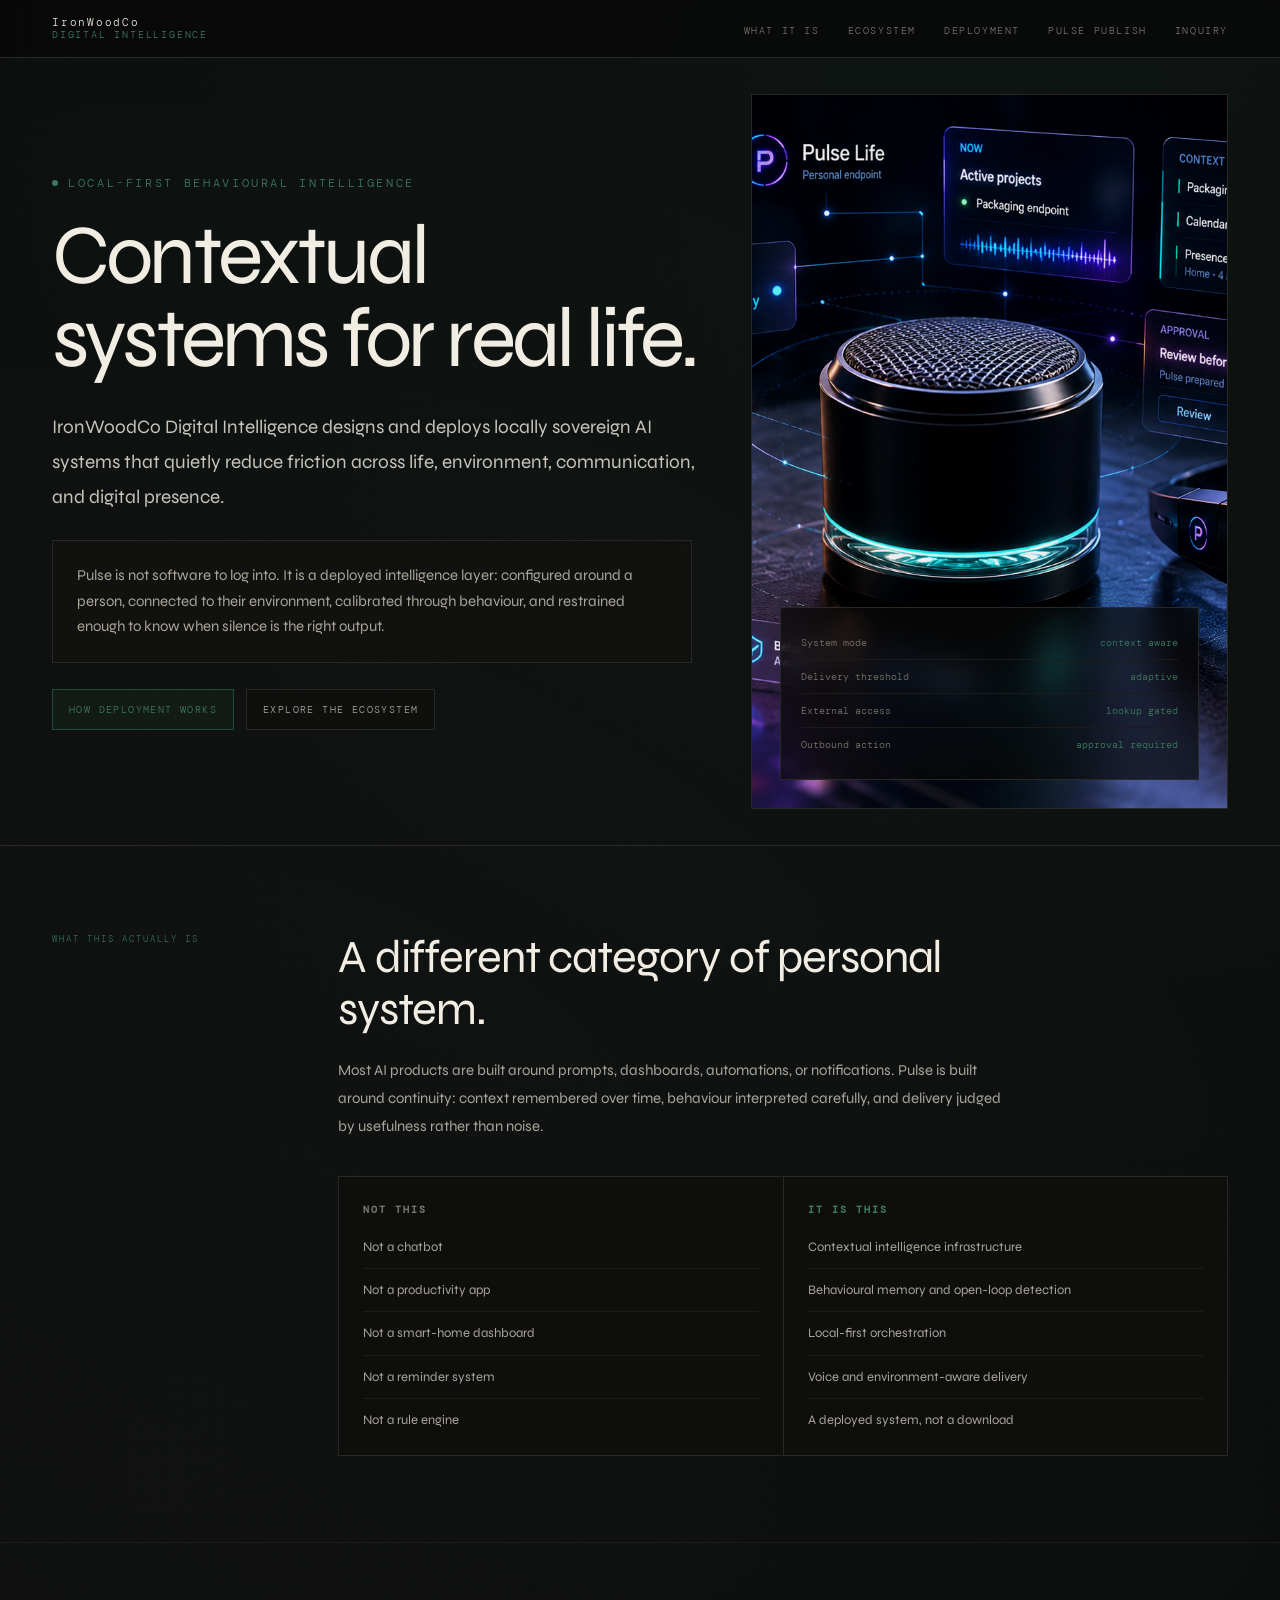
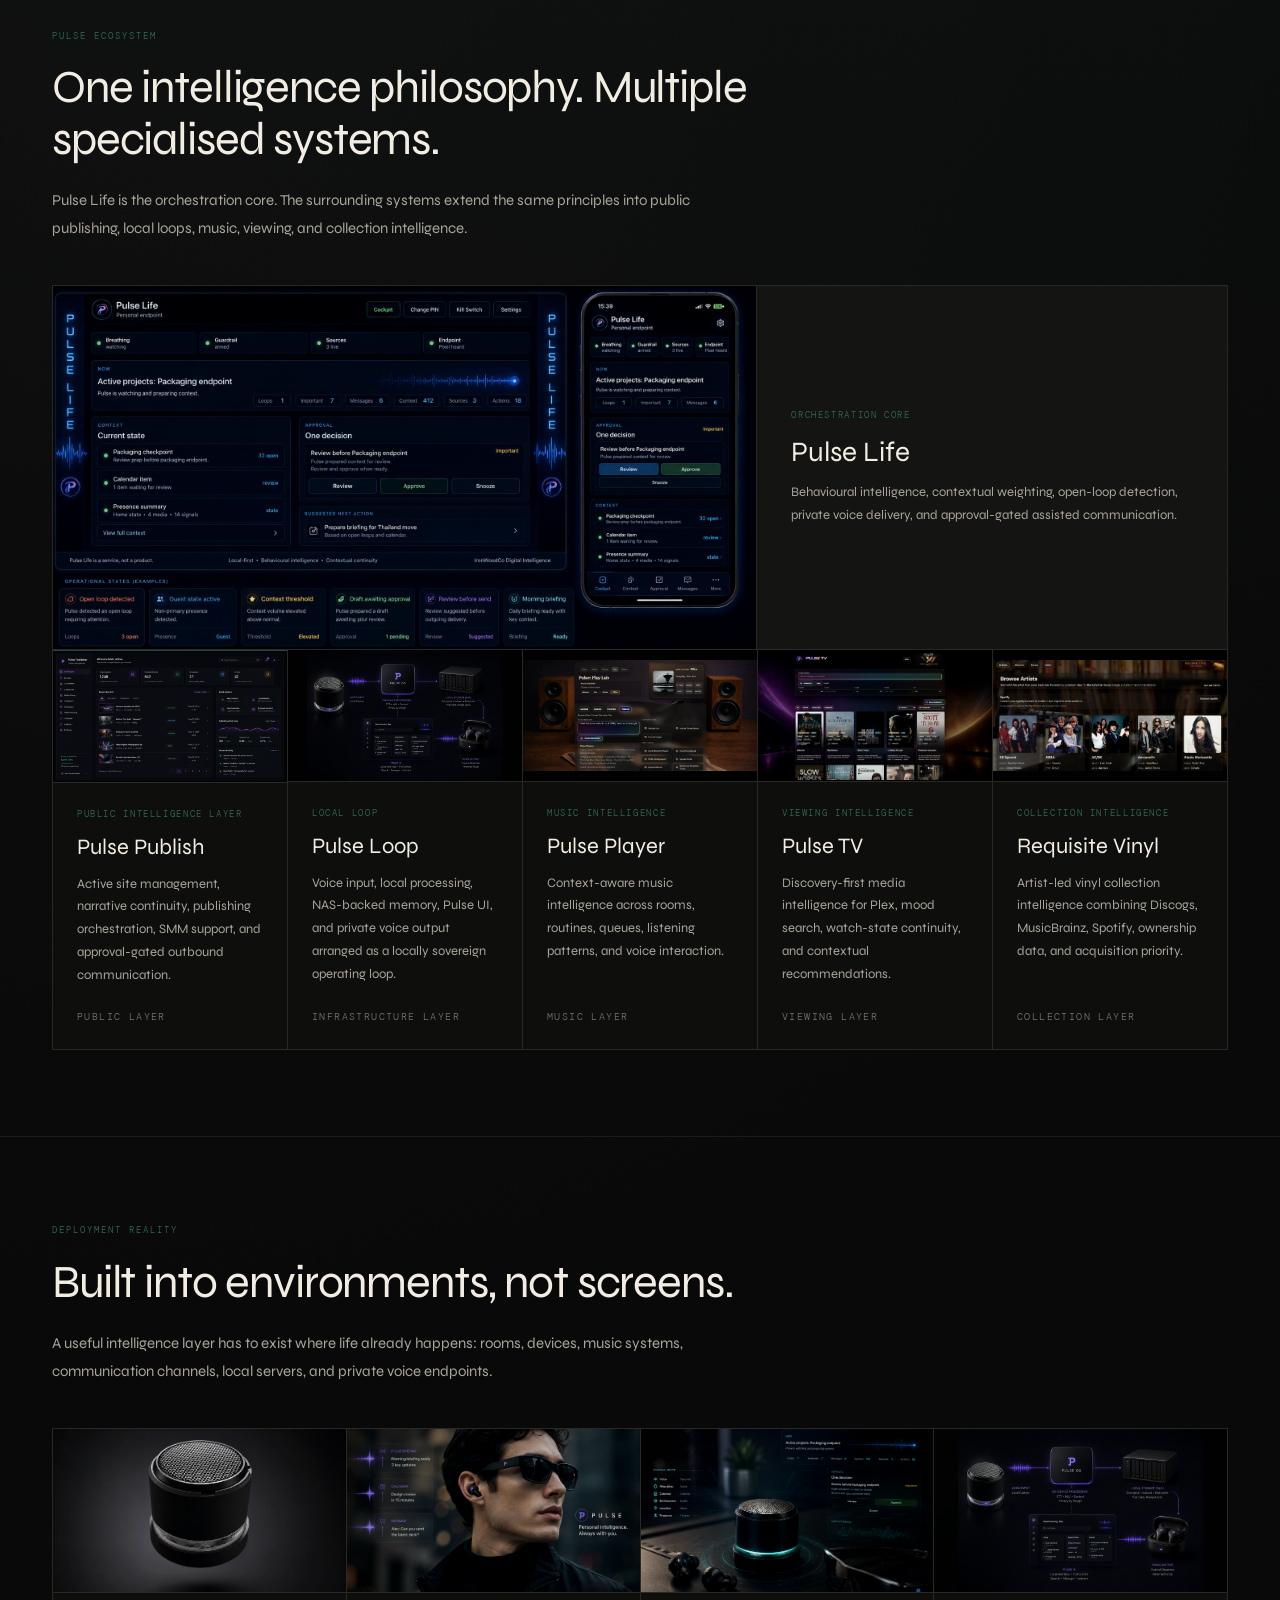
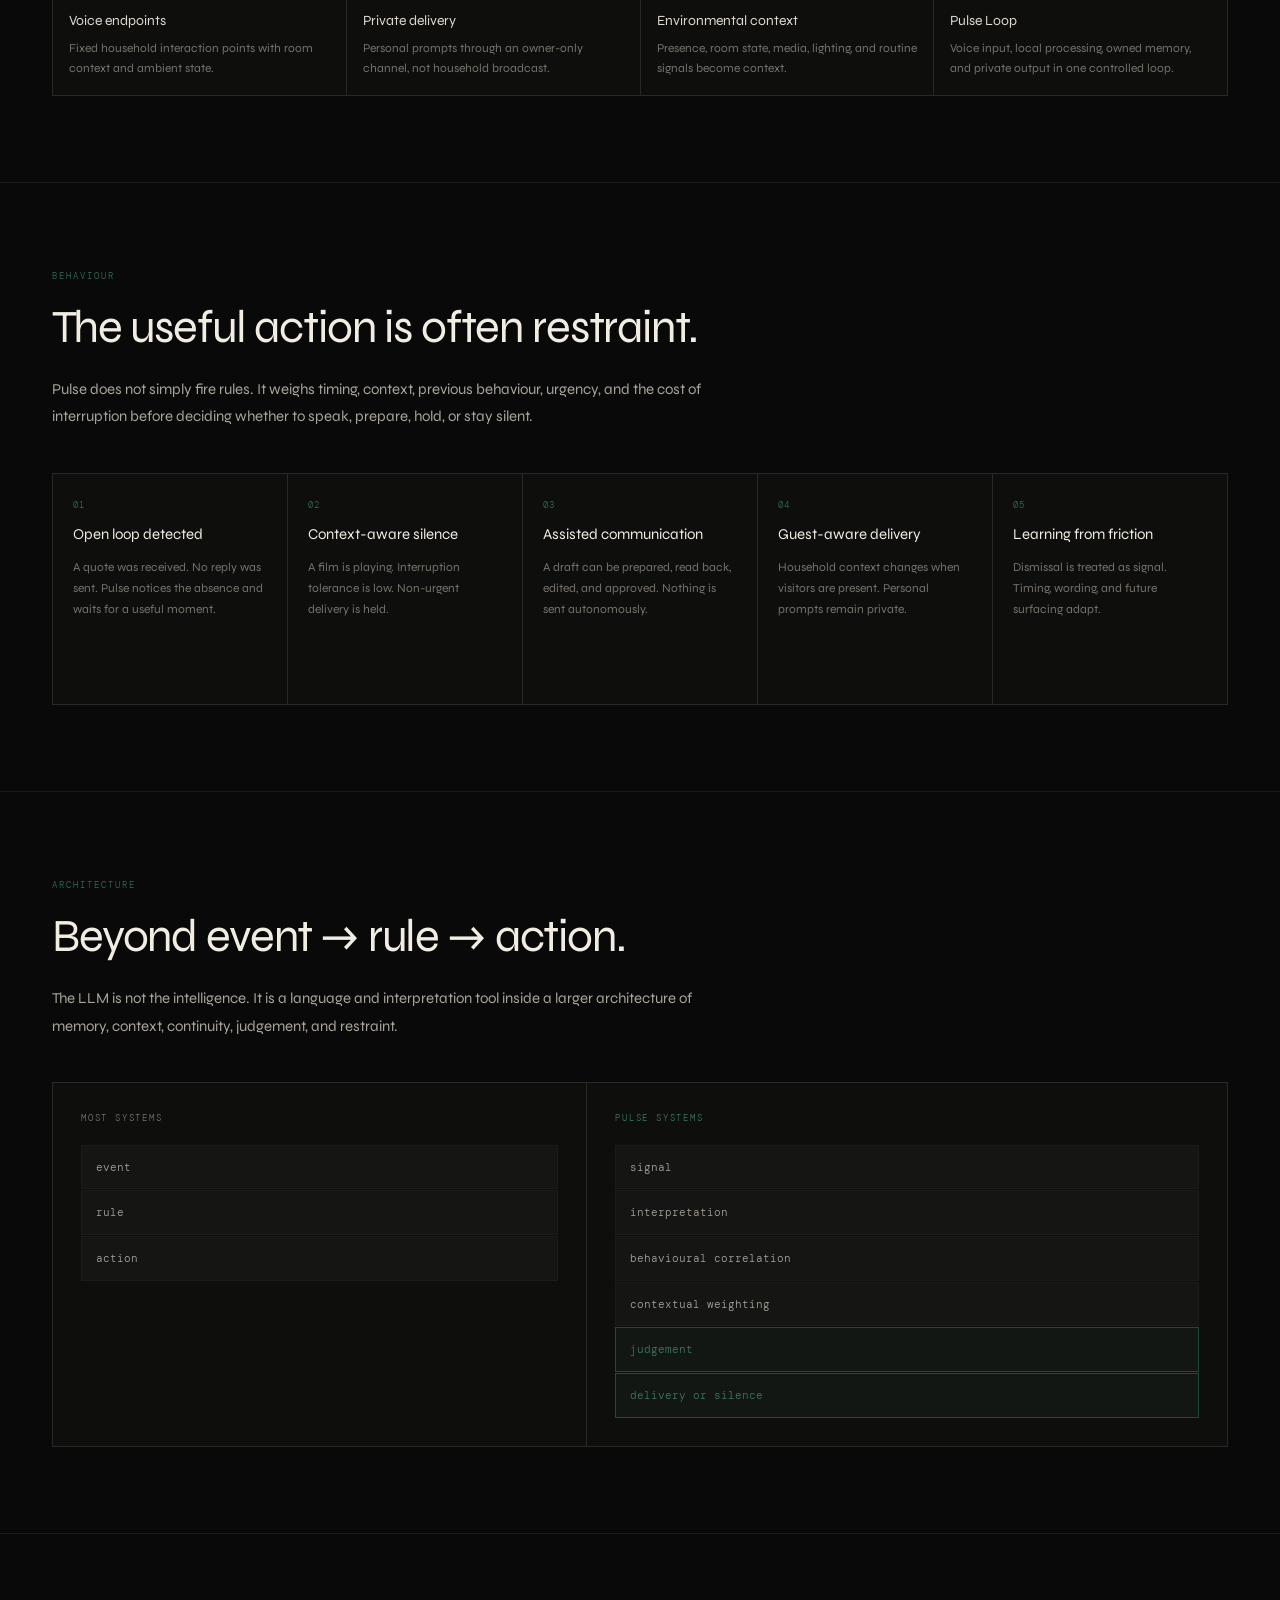
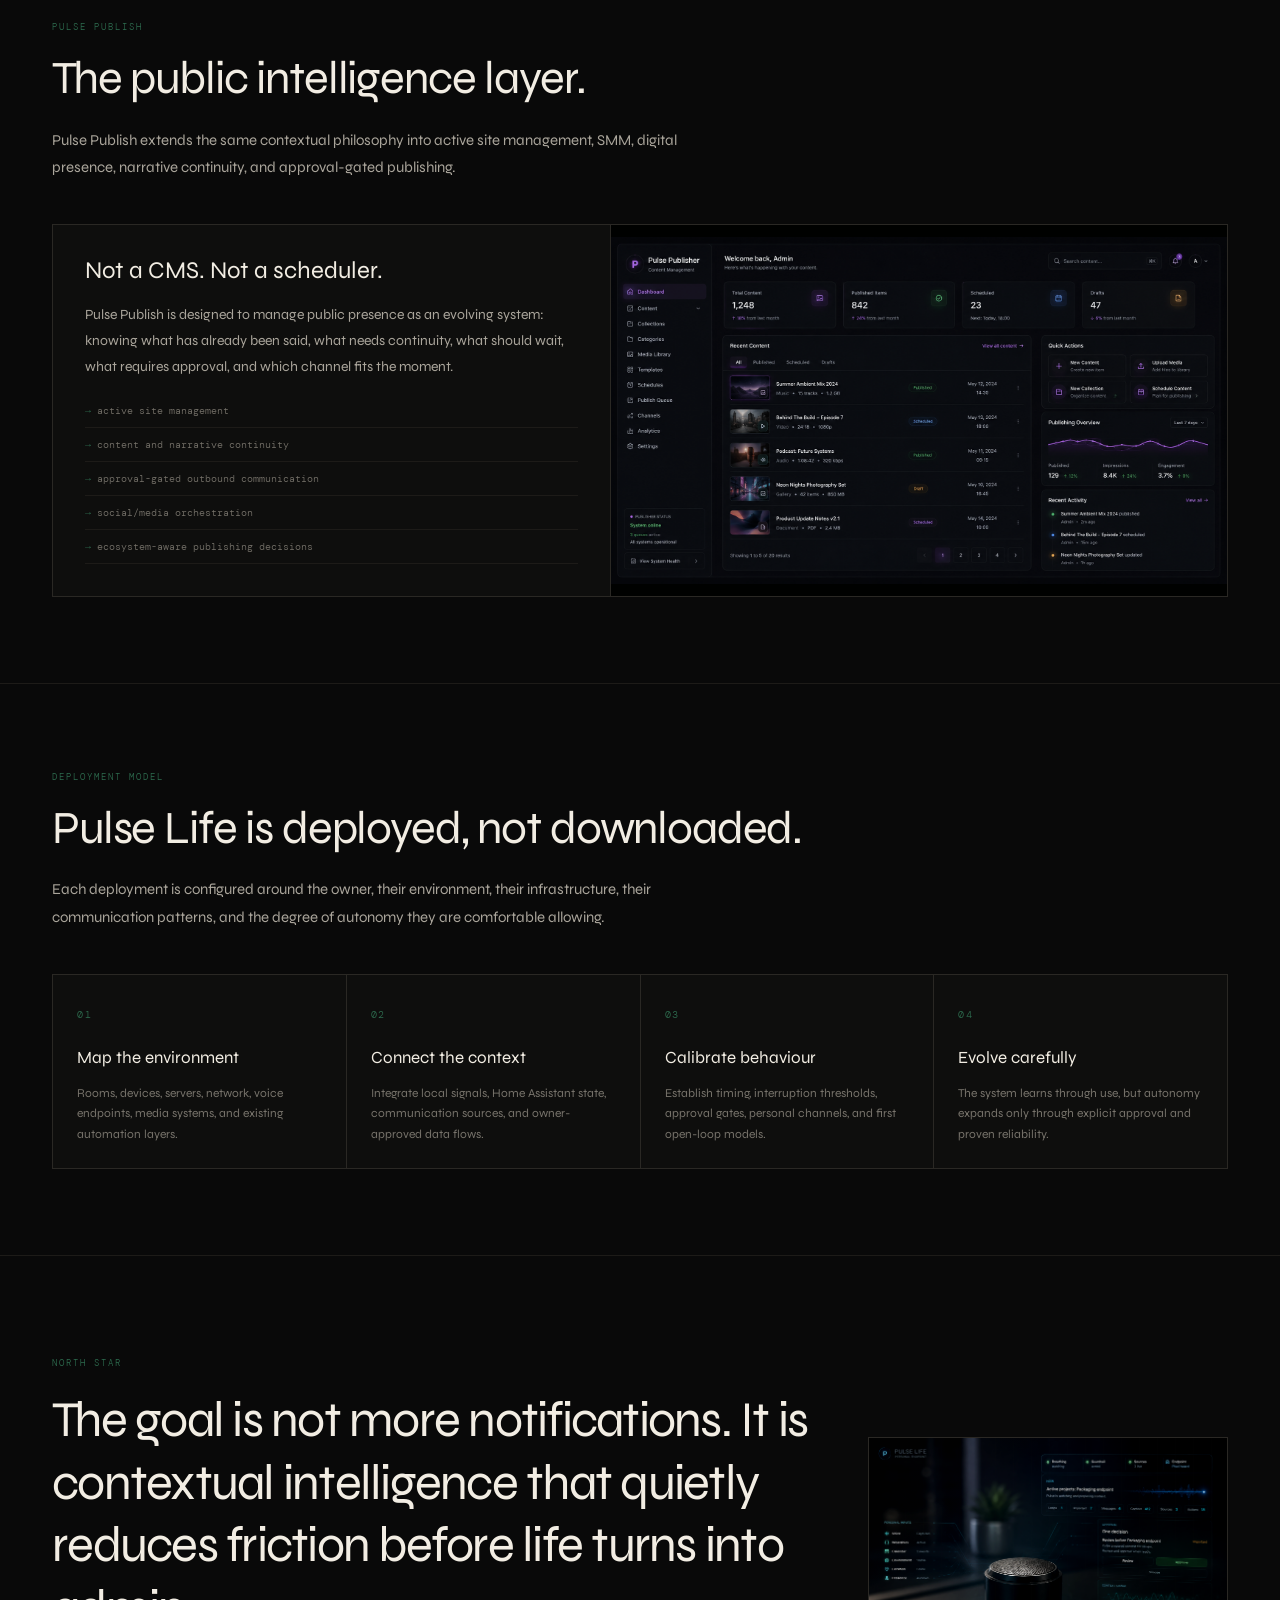
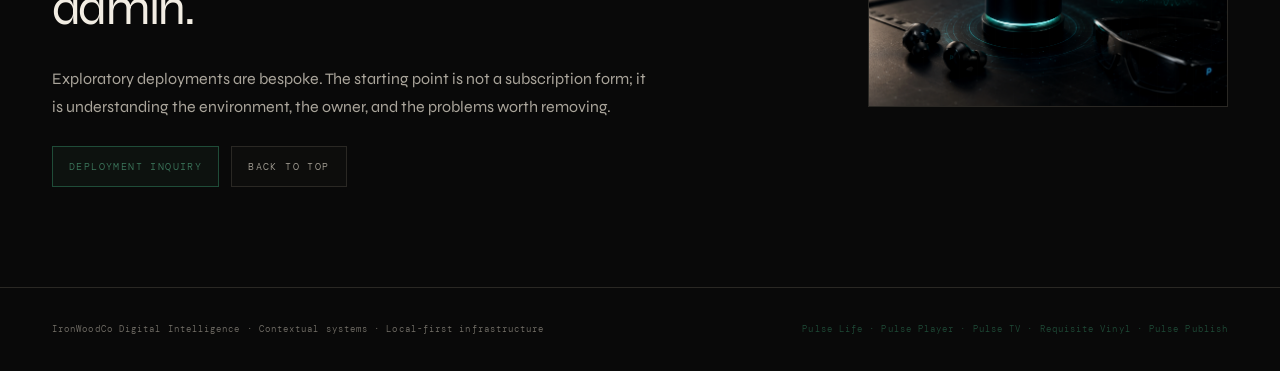
==== index.html @ 2c4efdd0 "250526" ====
<!DOCTYPE html>
<html lang="en">
<head>
<meta charset="UTF-8" />
<meta name="viewport" content="width=device-width, initial-scale=1.0" />
<title>IronWoodCo Digital Intelligence</title>
<link rel="preconnect" href="https://fonts.googleapis.com">
<link rel="preconnect" href="https://fonts.gstatic.com" crossorigin>
<link href="https://fonts.googleapis.com/css2?family=DM+Mono:wght@300;400&family=Syne:wght@300;400;500;600&display=swap" rel="stylesheet">
<style>
  :root {
    --bg: #090909;
    --bg2: #0e0e0d;
    --bg3: #141412;
    --panel: #10100f;
    --panel2: #151513;
    --rule: #2a2824;
    --rule-soft: #1d1b18;
    --muted: #77736b;
    --mid: #aaa59b;
    --text: #ded8cf;
    --bright: #f2ede3;
    --pulse: #3d7a5e;
    --pulse2: #2e6e50;
    --pulse3: #1f4c38;
    --pulse-soft: rgba(61, 122, 94, 0.08);
    --warning: #8c6f42;
    --mono: 'DM Mono', monospace;
    --sans: 'Syne', sans-serif;
  }

  * { box-sizing: border-box; margin: 0; padding: 0; }
  html { scroll-behavior: smooth; background: var(--bg); }
  body {
    background:
      radial-gradient(circle at 78% 0%, rgba(61,122,94,0.10), transparent 34%),
      radial-gradient(circle at 12% 22%, rgba(255,255,255,0.025), transparent 28%),
      var(--bg);
    color: var(--text);
    font-family: 'Noto Sans Japanese', var(--sans);
    font-weight: 300;
    line-height: 1.7;
    -webkit-font-smoothing: antialiased;
  }

  a { color: inherit; text-decoration: none; }

  .page { min-height: 100vh; overflow-x: hidden; padding-top: 58px; }

  .nav {
    position: fixed;
    top: 0;
    left: 0;
    right: 0;
    z-index: 1000;
    height: 58px;
    display: flex;
    align-items: center;
    justify-content: space-between;
    padding: 0 52px;
    background: rgba(9,9,9,0.88);
    backdrop-filter: blur(16px);
    border-bottom: 0.5px solid var(--rule);
  }

  section, header { scroll-margin-top: 58px; }

  .brand-lockup { display: flex; flex-direction: column; line-height: 1.2; }
  .brand-main {
    font-family: var(--mono);
    font-size: 11px;
    letter-spacing: 0.16em;
    color: var(--bright);
  }
  .brand-sub {
    font-family: var(--mono);
    font-size: 10px;
    letter-spacing: 0.18em;
    color: var(--pulse);
    text-transform: uppercase;
  }

  .nav-links { display: flex; gap: 28px; list-style: none; }
  .nav-links a {
    font-family: var(--mono);
    font-size: 10px;
    letter-spacing: 0.16em;
    text-transform: uppercase;
    color: var(--muted);
    transition: color 0.2s ease;
  }
  .nav-links a:hover { color: var(--text); }

  .section {
    padding: 86px 52px;
    border-bottom: 0.5px solid var(--rule-soft);
  }

  .section.compact { padding-top: 58px; padding-bottom: 58px; }

  .eyebrow {
    font-family: var(--mono);
    font-size: 9px;
    letter-spacing: 0.22em;
    text-transform: uppercase;
    color: var(--pulse2);
    margin-bottom: 18px;
  }

  .section-title {
    font-size: clamp(26px, 4vw, 46px);
    font-weight: 300;
    letter-spacing: -0.025em;
    line-height: 1.12;
    color: var(--bright);
    max-width: 760px;
  }

  .section-copy {
    color: var(--mid);
    font-size: 15px;
    line-height: 1.85;
    max-width: 680px;
    margin-top: 22px;
  }

  .hero {
    min-height: calc(100vh - 112px);
    display: grid;
    grid-template-columns: minmax(0, 1.15fr) minmax(320px, 0.85fr);
    gap: 54px;
    align-items: stretch;
    padding: 36px 52px 36px;
    border-bottom: 0.5px solid var(--rule);
  }

  .hero-copy {
    display: flex;
    flex-direction: column;
    justify-content: center;
    max-width: 780px;
  }

  .hero-kicker {
    font-family: var(--mono);
    font-size: 12px;
    letter-spacing: 0.22em;
    color: var(--pulse);
    text-transform: uppercase;
    margin-bottom: 22px;
    display: flex;
    align-items: center;
    gap: 10px;
  }

  .live-dot {
    width: 6px;
    height: 6px;
    border-radius: 50%;
    background: var(--pulse);
    animation: pulse 2.4s ease-in-out infinite;
  }
  @keyframes pulse { 0%,100%{opacity:1;transform:scale(1)} 50%{opacity:0.35;transform:scale(0.65)} }

  h1 {
    font-size: clamp(48px, 6.6vw, 92px);
    font-weight: 300;
    letter-spacing: -0.045em;
    line-height: 0.98;
    color: var(--bright);
    max-width: 780px;
  }

  .hero-lede {
    margin-top: 28px;
    max-width: 720px;
    font-size: 19px;
    line-height: 1.85;
    color: var(--dim, #c8c4bc);
  }

  .hero-grounding {
    margin-top: 26px;
    padding: 22px 24px;
    border: 0.5px solid var(--rule);
    background: rgba(18,18,16,0.72);
    max-width: 640px;
    font-size: 15px;
    color: var(--mid);
  }

  .hero-actions { display: flex; flex-wrap: wrap; gap: 12px; margin-top: 26px; }
  .button {
    border: 0.5px solid var(--rule);
    padding: 11px 16px;
    font-family: var(--mono);
    font-size: 10px;
    letter-spacing: 0.14em;
    text-transform: uppercase;
    color: var(--mid);
    background: rgba(15,15,14,0.75);
    transition: border 0.2s ease, color 0.2s ease, background 0.2s ease;
  }
  .button.primary { color: var(--pulse); border-color: var(--pulse3); background: var(--pulse-soft); }
  .button:hover { color: var(--bright); border-color: var(--pulse2); }

  .hero-visual {
    position: relative;
    min-height: 500px;
    border: 0.5px solid var(--rule);
    background:
      linear-gradient(145deg, rgba(61,122,94,0.10), transparent 34%),
      linear-gradient(0deg, rgba(0,0,0,0.22), rgba(0,0,0,0.22)),
      var(--panel);
    overflow: hidden;
  }

  .image-placeholder {
    min-height: 260px;
    border: 0.5px solid var(--rule);
    background:
      linear-gradient(135deg, rgba(61,122,94,0.09), transparent 38%),
      repeating-linear-gradient(90deg, rgba(255,255,255,0.018) 0, rgba(255,255,255,0.018) 1px, transparent 1px, transparent 18px),
      var(--panel);
    display: flex;
    align-items: center;
    justify-content: center;
    position: relative;
    overflow: hidden;
  }

  .image-placeholder.has-media::after { display: none; }

  .media-img {
    width: 100%;
    height: 100%;
    display: block;
    object-fit: cover;
    opacity: 0.94;
    filter: saturate(0.9) contrast(1.04);
  }

  .media-img.contain {
    object-fit: contain;
    background: #040404;
  }

  .media-img.fit-full {
    object-fit: contain;
    background: #050605;
  }

  .image-placeholder::after {
    content: '';
    position: absolute;
    inset: 18px;
    border: 0.5px dashed rgba(222,216,207,0.16);
    pointer-events: none;
  }

  .placeholder-label {
    font-family: var(--mono);
    font-size: 10px;
    letter-spacing: 0.16em;
    text-transform: uppercase;
    color: var(--muted);
    text-align: center;
    padding: 0 30px;
    z-index: 2;
  }

  .hero-visual .image-placeholder {
    position: absolute;
    inset: 0;
    min-height: auto;
    border: none;
  }

  .status-panel {
    position: absolute;
    left: 28px;
    right: 28px;
    bottom: 28px;
    background: rgba(9,9,9,0.72);
    border: 0.5px solid var(--rule);
    backdrop-filter: blur(14px);
    padding: 18px 20px;
    z-index: 3;
  }

  .status-row {
    display: flex;
    justify-content: space-between;
    gap: 18px;
    border-bottom: 0.5px solid var(--rule-soft);
    padding: 8px 0;
    font-family: var(--mono);
    font-size: 10px;
    color: var(--muted);
  }
  .status-row:last-child { border-bottom: none; }
  .status-row strong { color: var(--pulse); font-weight: 300; }

  .split {
    display: grid;
    grid-template-columns: 220px minmax(0, 1fr);
    gap: 66px;
  }

  .definition-grid {
    display: grid;
    grid-template-columns: 1fr 1fr;
    gap: 1px;
    background: var(--rule);
    border: 0.5px solid var(--rule);
    margin-top: 36px;
  }

  .definition-card {
    background: var(--bg2);
    padding: 24px;
  }
  .definition-card h3 {
    font-family: var(--mono);
    font-size: 10px;
    letter-spacing: 0.2em;
    text-transform: uppercase;
    margin-bottom: 18px;
    color: var(--muted);
  }
  .definition-card.is h3 { color: var(--pulse); }
  .definition-card ul { list-style: none; display: grid; gap: 10px; }
  .definition-card li {
    color: var(--mid);
    font-size: 13px;
    border-bottom: 0.5px solid var(--rule-soft);
    padding-bottom: 10px;
  }
  .definition-card li:last-child { border-bottom: none; padding-bottom: 0; }

  .ecosystem {
    display: grid;
    grid-template-columns: repeat(5, 1fr);
    gap: 1px;
    background: var(--rule);
    border: 0.5px solid var(--rule);
    margin-top: 42px;
  }

  .system-card {
    background: var(--bg2);
    min-height: 300px;
    display: flex;
    flex-direction: column;
  }
  .system-card.core {
    grid-column: 1 / -1;
    min-height: 0;
    background: var(--bg3);
    display: grid;
    grid-template-columns: minmax(0, 1.2fr) minmax(320px, 0.8fr);
  }
  .system-card.publish { border-top: 1px solid var(--pulse3); }
  .system-image {
    aspect-ratio: 16 / 9;
    min-height: 0;
    border: none;
    border-bottom: 0.5px solid var(--rule);
  }
  .system-card.core .system-image {
    aspect-ratio: auto;
    min-height: 320px;
    border-right: 0.5px solid var(--rule);
    border-bottom: none;
  }
  .system-body { padding: 24px; flex: 1; display: flex; flex-direction: column; }
  .system-card.core .system-body { justify-content: center; padding: 34px; }
  .system-card.core .system-name { font-size: 28px; }
  .system-card.core .system-desc { max-width: 520px; }
  .system-card.core .system-link { display: none; }
  .system-tag {
    font-family: var(--mono);
    font-size: 9px;
    letter-spacing: 0.18em;
    text-transform: uppercase;
    color: var(--pulse2);
    margin-bottom: 12px;
  }
  .system-name {
    font-size: 22px;
    font-weight: 400;
    line-height: 1.2;
    color: var(--bright);
    margin-bottom: 12px;
  }
  .system-desc {
    color: var(--mid);
    font-size: 13px;
    line-height: 1.75;
  }
  .system-link {
    margin-top: auto;
    padding-top: 22px;
    font-family: var(--mono);
    font-size: 10px;
    letter-spacing: 0.14em;
    color: var(--muted);
    text-transform: uppercase;
  }

  .proof-grid {
    display: grid;
    grid-template-columns: repeat(4, 1fr);
    gap: 1px;
    background: var(--rule);
    border: 0.5px solid var(--rule);
    margin-top: 42px;
  }
  .proof-item {
    background: var(--bg2);
    display: flex;
    flex-direction: column;
  }
  .proof-item .image-placeholder {
    aspect-ratio: 16 / 9;
    min-height: 0;
    width: 100%;
    border: none;
    border-bottom: 0.5px solid var(--rule);
  }
  .proof-caption { padding: 16px; flex: 1; }
  .proof-caption h3 {
    font-size: 14px;
    font-weight: 400;
    color: var(--text);
    margin-bottom: 6px;
  }
  .proof-caption p { font-size: 12px; color: var(--muted); line-height: 1.65; }

  .behaviour-list {
    margin-top: 42px;
    display: grid;
    grid-template-columns: repeat(5, 1fr);
    gap: 1px;
    background: var(--rule);
    border: 0.5px solid var(--rule);
  }
  .behaviour-card {
    background: var(--bg2);
    padding: 24px 20px;
    min-height: 230px;
  }
  .behaviour-card strong {
    display: block;
    font-size: 15px;
    color: var(--bright);
    font-weight: 400;
    line-height: 1.3;
    margin-bottom: 12px;
  }
  .behaviour-card span {
    font-family: var(--mono);
    font-size: 9px;
    color: var(--pulse2);
    letter-spacing: 0.16em;
    text-transform: uppercase;
    display: block;
    margin-bottom: 12px;
  }
  .behaviour-card p { color: var(--muted); font-size: 12px; line-height: 1.75; }

  .architecture-panel {
    margin-top: 42px;
    display: grid;
    grid-template-columns: 1fr 1.2fr;
    gap: 1px;
    background: var(--rule);
    border: 0.5px solid var(--rule);
  }
  .pipeline-col { background: var(--bg2); padding: 28px; }
  .pipeline-label {
    font-family: var(--mono);
    font-size: 9px;
    letter-spacing: 0.2em;
    text-transform: uppercase;
    margin-bottom: 18px;
    color: var(--muted);
  }
  .pipeline-label.new { color: var(--pulse); }
  .steps { display: grid; gap: 1px; }
  .step {
    background: var(--panel2);
    border: 0.5px solid var(--rule-soft);
    padding: 12px 14px;
    font-family: var(--mono);
    font-size: 11px;
    color: var(--mid);
  }
  .step.highlight { color: var(--pulse); background: var(--pulse-soft); border-color: var(--pulse3); }

  .publish-layout {
    margin-top: 42px;
    display: grid;
    grid-template-columns: minmax(0, 0.95fr) minmax(0, 1.05fr);
    gap: 1px;
    background: var(--rule);
    border: 0.5px solid var(--rule);
  }
  .publish-copy { background: var(--bg2); padding: 32px; }
  .publish-copy h3 { color: var(--bright); font-size: 24px; font-weight: 300; line-height: 1.2; margin-bottom: 16px; }
  .publish-copy p { color: var(--mid); font-size: 14px; line-height: 1.85; }
  .publish-list { list-style: none; display: grid; gap: 8px; margin-top: 22px; }
  .publish-list li {
    font-family: var(--mono);
    font-size: 10px;
    color: var(--muted);
    padding-bottom: 8px;
    border-bottom: 0.5px solid var(--rule-soft);
  }
  .publish-list li::before { content: '→ '; color: var(--pulse2); }
  .publish-visual .image-placeholder { min-height: 100%; height: 100%; border: none; background: #050605; }

  .publish-map {
    min-height: 100%;
    padding: 32px;
    background:
      linear-gradient(145deg, rgba(61,122,94,0.12), transparent 42%),
      repeating-linear-gradient(0deg, rgba(255,255,255,0.025) 0, rgba(255,255,255,0.025) 1px, transparent 1px, transparent 28px),
      var(--panel);
    display: grid;
    align-content: center;
    gap: 14px;
  }
  .publish-node {
    border: 0.5px solid var(--rule);
    background: rgba(9,9,9,0.62);
    padding: 14px 16px;
    font-family: var(--mono);
    font-size: 10px;
    letter-spacing: 0.12em;
    color: var(--muted);
    text-transform: uppercase;
  }
  .publish-node.primary {
    color: var(--pulse);
    border-color: var(--pulse3);
    background: var(--pulse-soft);
  }
  .publish-branch {
    display: grid;
    grid-template-columns: 1fr 1fr;
    gap: 14px;
  }

  .deployment-grid {
    margin-top: 42px;
    display: grid;
    grid-template-columns: repeat(4, 1fr);
    gap: 1px;
    background: var(--rule);
    border: 0.5px solid var(--rule);
  }
  .deployment-step { background: var(--bg2); padding: 24px; }
  .deployment-step span {
    font-family: var(--mono);
    font-size: 10px;
    color: var(--pulse2);
    letter-spacing: 0.16em;
  }
  .deployment-step h3 {
    font-size: 17px;
    color: var(--bright);
    font-weight: 400;
    margin: 18px 0 10px;
  }
  .deployment-step p { color: var(--muted); font-size: 12px; line-height: 1.7; }

  .northstar {
    padding: 100px 52px;
    display: grid;
    grid-template-columns: 1fr 360px;
    gap: 60px;
    align-items: center;
  }
  .northstar blockquote {
    font-size: clamp(25px, 4vw, 50px);
    line-height: 1.25;
    letter-spacing: -0.035em;
    color: var(--bright);
    max-width: 960px;
    font-weight: 300;
  }
  .northstar p { margin-top: 26px; color: var(--mid); max-width: 600px; }
  .northstar .image-placeholder { aspect-ratio: 4 / 3; min-height: 0; }

  footer {
    border-top: 0.5px solid var(--rule);
    padding: 34px 52px;
    display: flex;
    justify-content: space-between;
    gap: 24px;
    font-family: var(--mono);
    font-size: 9px;
    letter-spacing: 0.12em;
    color: var(--muted);
  }
  footer span:last-child { color: var(--pulse3); }

  @media (max-width: 1100px) {
    .hero, .northstar { grid-template-columns: 1fr; }
    .hero-visual { min-height: 460px; }
    .ecosystem { grid-template-columns: repeat(2, 1fr); }
    .system-card.core { grid-column: 1 / -1; grid-template-columns: 1fr; }
    .system-card.core .system-image { aspect-ratio: 16 / 9; min-height: 0; border-right: none; border-bottom: 0.5px solid var(--rule); }
    .proof-grid { grid-template-columns: repeat(2, 1fr); }
    .behaviour-list { grid-template-columns: repeat(2, 1fr); }
    .deployment-grid { grid-template-columns: repeat(2, 1fr); }
  }

  @media (max-width: 760px) {
    .nav { padding: 0 22px; }
    .nav-links { display: none; }
    .hero, .section, .northstar, footer { padding-left: 22px; padding-right: 22px; }
    .hero { min-height: auto; padding-top: 38px; }
    .split, .definition-grid, .architecture-panel, .publish-layout { grid-template-columns: 1fr; }
    .ecosystem { grid-template-columns: 1fr; }
    .system-card, .system-card.core { grid-column: 1 / -1; }
    .proof-grid, .behaviour-list, .deployment-grid { grid-template-columns: 1fr; }
    h1 { font-size: 48px; }
    .section-title { font-size: 30px; }
    .hero-visual { min-height: 420px; }
    .status-panel { left: 16px; right: 16px; bottom: 16px; }
    .publish-branch { grid-template-columns: 1fr; }
    .publish-map { padding: 22px; }
    footer { flex-direction: column; }
  }
</style>
</head>
<body>
<div class="page">

  <nav class="nav">
    <a class="brand-lockup" href="#top" aria-label="IronWoodCo Digital Intelligence home">
      <span class="brand-main">IronWoodCo</span>
      <span class="brand-sub">Digital Intelligence</span>
    </a>
    <ul class="nav-links">
      <li><a href="#what">What it is</a></li>
      <li><a href="#ecosystem">Ecosystem</a></li>
      <li><a href="#deployment">Deployment</a></li>
      <li><a href="#publish">Pulse Publish</a></li>
      <li><a href="#inquiry">Inquiry</a></li>
    </ul>
  </nav>

  <header class="hero" id="top">
    <div class="hero-copy">
      <div class="hero-kicker"><span class="live-dot"></span>Local-first behavioural intelligence</div>
      <h1>Contextual systems for real life.</h1>
      <p class="hero-lede">
        IronWoodCo Digital Intelligence designs and deploys locally sovereign AI systems that quietly reduce friction across life, environment, communication, and digital presence.
      </p>
      <div class="hero-grounding">
        Pulse is not software to log into. It is a deployed intelligence layer: configured around a person, connected to their environment, calibrated through behaviour, and restrained enough to know when silence is the right output.
      </div>
      <div class="hero-actions">
        <a class="button primary" href="#deployment">How deployment works</a>
        <a class="button" href="#ecosystem">Explore the ecosystem</a>
      </div>
    </div>

    <div class="hero-visual" aria-label="Pulse Life environmental intelligence scene">
      <div class="image-placeholder has-media" style="padding:0; background:#050505; overflow:hidden;">
        <img class="media-img" src="overall1.png" alt="Pulse Life cinematic hero scene">
      </div>
      <div class="status-panel">
        <div class="status-row"><span>System mode</span><strong>context aware</strong></div>
        <div class="status-row"><span>Delivery threshold</span><strong>adaptive</strong></div>
        <div class="status-row"><span>External access</span><strong>lookup gated</strong></div>
        <div class="status-row"><span>Outbound action</span><strong>approval required</strong></div>
      </div>
    </div>
  </header>

  <section class="section" id="what">
    <div class="split">
      <div class="eyebrow">What this actually is</div>
      <div>
        <h2 class="section-title">A different category of personal system.</h2>
        <p class="section-copy">
          Most AI products are built around prompts, dashboards, automations, or notifications. Pulse is built around continuity: context remembered over time, behaviour interpreted carefully, and delivery judged by usefulness rather than noise.
        </p>
        <div class="definition-grid">
          <div class="definition-card">
            <h3>Not this</h3>
            <ul>
              <li>Not a chatbot</li>
              <li>Not a productivity app</li>
              <li>Not a smart-home dashboard</li>
              <li>Not a reminder system</li>
              <li>Not a rule engine</li>
            </ul>
          </div>
          <div class="definition-card is">
            <h3>It is this</h3>
            <ul>
              <li>Contextual intelligence infrastructure</li>
              <li>Behavioural memory and open-loop detection</li>
              <li>Local-first orchestration</li>
              <li>Voice and environment-aware delivery</li>
              <li>A deployed system, not a download</li>
            </ul>
          </div>
        </div>
      </div>
    </div>
  </section>

  <section class="section" id="ecosystem">
    <div class="eyebrow">Pulse ecosystem</div>
    <h2 class="section-title">One intelligence philosophy. Multiple specialised systems.</h2>
    <p class="section-copy">
      Pulse Life is the orchestration core. The surrounding systems extend the same principles into public publishing, local loops, music, viewing, and collection intelligence.
    </p>

    <div class="ecosystem">
      <article class="system-card core">
        <div class="image-placeholder system-image has-media" style="padding:0; overflow:hidden; background:#040404;">
          <img class="media-img fit-full" src="Lifescreens.png" alt="Pulse Life desktop UI">
        </div>
        <div class="system-body">
          <div class="system-tag">Orchestration core</div>
          <h3 class="system-name">Pulse Life</h3>
          <p class="system-desc">Behavioural intelligence, contextual weighting, open-loop detection, private voice delivery, and approval-gated assisted communication.</p>
          <div class="system-link">Orchestration core</div>
        </div>
      </article>

      <article class="system-card publish">
        <div class="image-placeholder system-image has-media" style="padding:0; overflow:hidden; background:#040404;">
          <img class="media-img fit-full" src="pulsepublisher.png" alt="Pulse Publish interface">
        </div>
        <div class="system-body">
          <div class="system-tag">Public intelligence layer</div>
          <h3 class="system-name">Pulse Publish</h3>
          <p class="system-desc">Active site management, narrative continuity, publishing orchestration, SMM support, and approval-gated outbound communication.</p>
          <div class="system-link">Public layer</div>
        </div>
      </article>

      <article class="system-card">
        <div class="image-placeholder system-image has-media" style="padding:0; overflow:hidden; background:#040404;">
          <img class="media-img fit-full" src="pulseloop.png" alt="Pulse Loop local infrastructure">
        </div>
        <div class="system-body">
          <div class="system-tag">Local loop</div>
          <h3 class="system-name">Pulse Loop</h3>
          <p class="system-desc">Voice input, local processing, NAS-backed memory, Pulse UI, and private voice output arranged as a locally sovereign operating loop.</p>
          <div class="system-link">Infrastructure layer</div>
        </div>
      </article>

      <article class="system-card">
        <div class="image-placeholder system-image has-media" style="padding:0; overflow:hidden; background:#040404;">
          <img class="media-img fit-full" src="PulsePlayer.png" alt="Pulse Player interface">
        </div>
        <div class="system-body">
          <div class="system-tag">Music intelligence</div>
          <h3 class="system-name">Pulse Player</h3>
          <p class="system-desc">Context-aware music intelligence across rooms, routines, queues, listening patterns, and voice interaction.</p>
          <div class="system-link">Music layer</div>
        </div>
      </article>

      <article class="system-card">
        <div class="image-placeholder system-image has-media" style="padding:0; overflow:hidden; background:#040404;">
          <img class="media-img fit-full" src="Pulstv.png" alt="Pulse TV interface">
        </div>
        <div class="system-body">
          <div class="system-tag">Viewing intelligence</div>
          <h3 class="system-name">Pulse TV</h3>
          <p class="system-desc">Discovery-first media intelligence for Plex, mood search, watch-state continuity, and contextual recommendations.</p>
          <div class="system-link">Viewing layer</div>
        </div>
      </article>

      <article class="system-card">
        <div class="image-placeholder system-image has-media" style="padding:0; overflow:hidden; background:#040404;">
          <img class="media-img fit-full" src="requistte.png" alt="Requisite Vinyl interface">
        </div>
        <div class="system-body">
          <div class="system-tag">Collection intelligence</div>
          <h3 class="system-name">Requisite Vinyl</h3>
          <p class="system-desc">Artist-led vinyl collection intelligence combining Discogs, MusicBrainz, Spotify, ownership data, and acquisition priority.</p>
          <div class="system-link">Collection layer</div>
        </div>
      </article>
    </div>
  </section>

  <section class="section">
    <div class="eyebrow">Deployment reality</div>
    <h2 class="section-title">Built into environments, not screens.</h2>
    <p class="section-copy">
      A useful intelligence layer has to exist where life already happens: rooms, devices, music systems, communication channels, local servers, and private voice endpoints.
    </p>

    <div class="proof-grid">
      <article class="proof-item">
        <div class="image-placeholder has-media"><img class="media-img" src="endpoint-clean.png" alt="Pulse voice endpoint hardware"></div>
        <div class="proof-caption"><h3>Voice endpoints</h3><p>Fixed household interaction points with room context and ambient state.</p></div>
      </article>
      <article class="proof-item">
        <div class="image-placeholder has-media"><img class="media-img" src="interface.webp" alt="Private personal delivery interface"></div>
        <div class="proof-caption"><h3>Private delivery</h3><p>Personal prompts through an owner-only channel, not household broadcast.</p></div>
      </article>
      <article class="proof-item">
        <div class="image-placeholder has-media"><img class="media-img" src="overall2.png" alt="Environmental intelligence and room context"></div>
        <div class="proof-caption"><h3>Environmental context</h3><p>Presence, room state, media, lighting, and routine signals become context.</p></div>
      </article>
      <article class="proof-item">
        <div class="image-placeholder has-media"><img class="media-img fit-full" src="pulseloop.png" alt="Pulse Loop local infrastructure"></div>
        <div class="proof-caption"><h3>Pulse Loop</h3><p>Voice input, local processing, owned memory, and private output in one controlled loop.</p></div>
      </article>
    </div>
  </section>

  <section class="section">
    <div class="eyebrow">Behaviour</div>
    <h2 class="section-title">The useful action is often restraint.</h2>
    <p class="section-copy">
      Pulse does not simply fire rules. It weighs timing, context, previous behaviour, urgency, and the cost of interruption before deciding whether to speak, prepare, hold, or stay silent.
    </p>

    <div class="behaviour-list">
      <article class="behaviour-card"><span>01</span><strong>Open loop detected</strong><p>A quote was received. No reply was sent. Pulse notices the absence and waits for a useful moment.</p></article>
      <article class="behaviour-card"><span>02</span><strong>Context-aware silence</strong><p>A film is playing. Interruption tolerance is low. Non-urgent delivery is held.</p></article>
      <article class="behaviour-card"><span>03</span><strong>Assisted communication</strong><p>A draft can be prepared, read back, edited, and approved. Nothing is sent autonomously.</p></article>
      <article class="behaviour-card"><span>04</span><strong>Guest-aware delivery</strong><p>Household context changes when visitors are present. Personal prompts remain private.</p></article>
      <article class="behaviour-card"><span>05</span><strong>Learning from friction</strong><p>Dismissal is treated as signal. Timing, wording, and future surfacing adapt.</p></article>
    </div>
  </section>

  <section class="section">
    <div class="eyebrow">Architecture</div>
    <h2 class="section-title">Beyond event → rule → action.</h2>
    <p class="section-copy">
      The LLM is not the intelligence. It is a language and interpretation tool inside a larger architecture of memory, context, continuity, judgement, and restraint.
    </p>

    <div class="architecture-panel">
      <div class="pipeline-col">
        <div class="pipeline-label">Most systems</div>
        <div class="steps">
          <div class="step">event</div>
          <div class="step">rule</div>
          <div class="step">action</div>
        </div>
      </div>
      <div class="pipeline-col">
        <div class="pipeline-label new">Pulse systems</div>
        <div class="steps">
          <div class="step">signal</div>
          <div class="step">interpretation</div>
          <div class="step">behavioural correlation</div>
          <div class="step">contextual weighting</div>
          <div class="step highlight">judgement</div>
          <div class="step highlight">delivery or silence</div>
        </div>
      </div>
    </div>
  </section>

  <section class="section" id="publish">
    <div class="eyebrow">Pulse Publish</div>
    <h2 class="section-title">The public intelligence layer.</h2>
    <p class="section-copy">
      Pulse Publish extends the same contextual philosophy into active site management, SMM, digital presence, narrative continuity, and approval-gated publishing.
    </p>

    <div class="publish-layout">
      <div class="publish-copy">
        <h3>Not a CMS. Not a scheduler.</h3>
        <p>
          Pulse Publish is designed to manage public presence as an evolving system: knowing what has already been said, what needs continuity, what should wait, what requires approval, and which channel fits the moment.
        </p>
        <ul class="publish-list">
          <li>active site management</li>
          <li>content and narrative continuity</li>
          <li>approval-gated outbound communication</li>
          <li>social/media orchestration</li>
          <li>ecosystem-aware publishing decisions</li>
        </ul>
      </div>
      <div class="publish-visual">
        <div class="image-placeholder has-media"><img class="media-img fit-full" src="pulsepublisher.png" alt="Pulse Publish interface"></div>
      </div>
    </div>
  </section>

  <section class="section" id="deployment">
    <div class="eyebrow">Deployment model</div>
    <h2 class="section-title">Pulse Life is deployed, not downloaded.</h2>
    <p class="section-copy">
      Each deployment is configured around the owner, their environment, their infrastructure, their communication patterns, and the degree of autonomy they are comfortable allowing.
    </p>

    <div class="deployment-grid">
      <article class="deployment-step"><span>01</span><h3>Map the environment</h3><p>Rooms, devices, servers, network, voice endpoints, media systems, and existing automation layers.</p></article>
      <article class="deployment-step"><span>02</span><h3>Connect the context</h3><p>Integrate local signals, Home Assistant state, communication sources, and owner-approved data flows.</p></article>
      <article class="deployment-step"><span>03</span><h3>Calibrate behaviour</h3><p>Establish timing, interruption thresholds, approval gates, personal channels, and first open-loop models.</p></article>
      <article class="deployment-step"><span>04</span><h3>Evolve carefully</h3><p>The system learns through use, but autonomy expands only through explicit approval and proven reliability.</p></article>
    </div>
  </section>

  <section class="northstar" id="inquiry">
    <div>
      <div class="eyebrow">North star</div>
      <blockquote>
        The goal is not more notifications. It is contextual intelligence that quietly reduces friction before life turns into admin.
      </blockquote>
      <p>
        Exploratory deployments are bespoke. The starting point is not a subscription form; it is understanding the environment, the owner, and the problems worth removing.
      </p>
      <div class="hero-actions">
        <a class="button primary" href="mailto:hello@ironwoodco.com">Deployment inquiry</a>
        <a class="button" href="#top">Back to top</a>
      </div>
    </div>
    <div class="image-placeholder has-media"><img class="media-img fit-full" src="overall2.png" alt="Ambient Pulse environment"></div>
  </section>

  <footer>
    <span>IronWoodCo Digital Intelligence · Contextual systems · Local-first infrastructure</span>
    <span>Pulse Life · Pulse Player · Pulse TV · Requisite Vinyl · Pulse Publish</span>
  </footer>

</div>
</body>
</html>
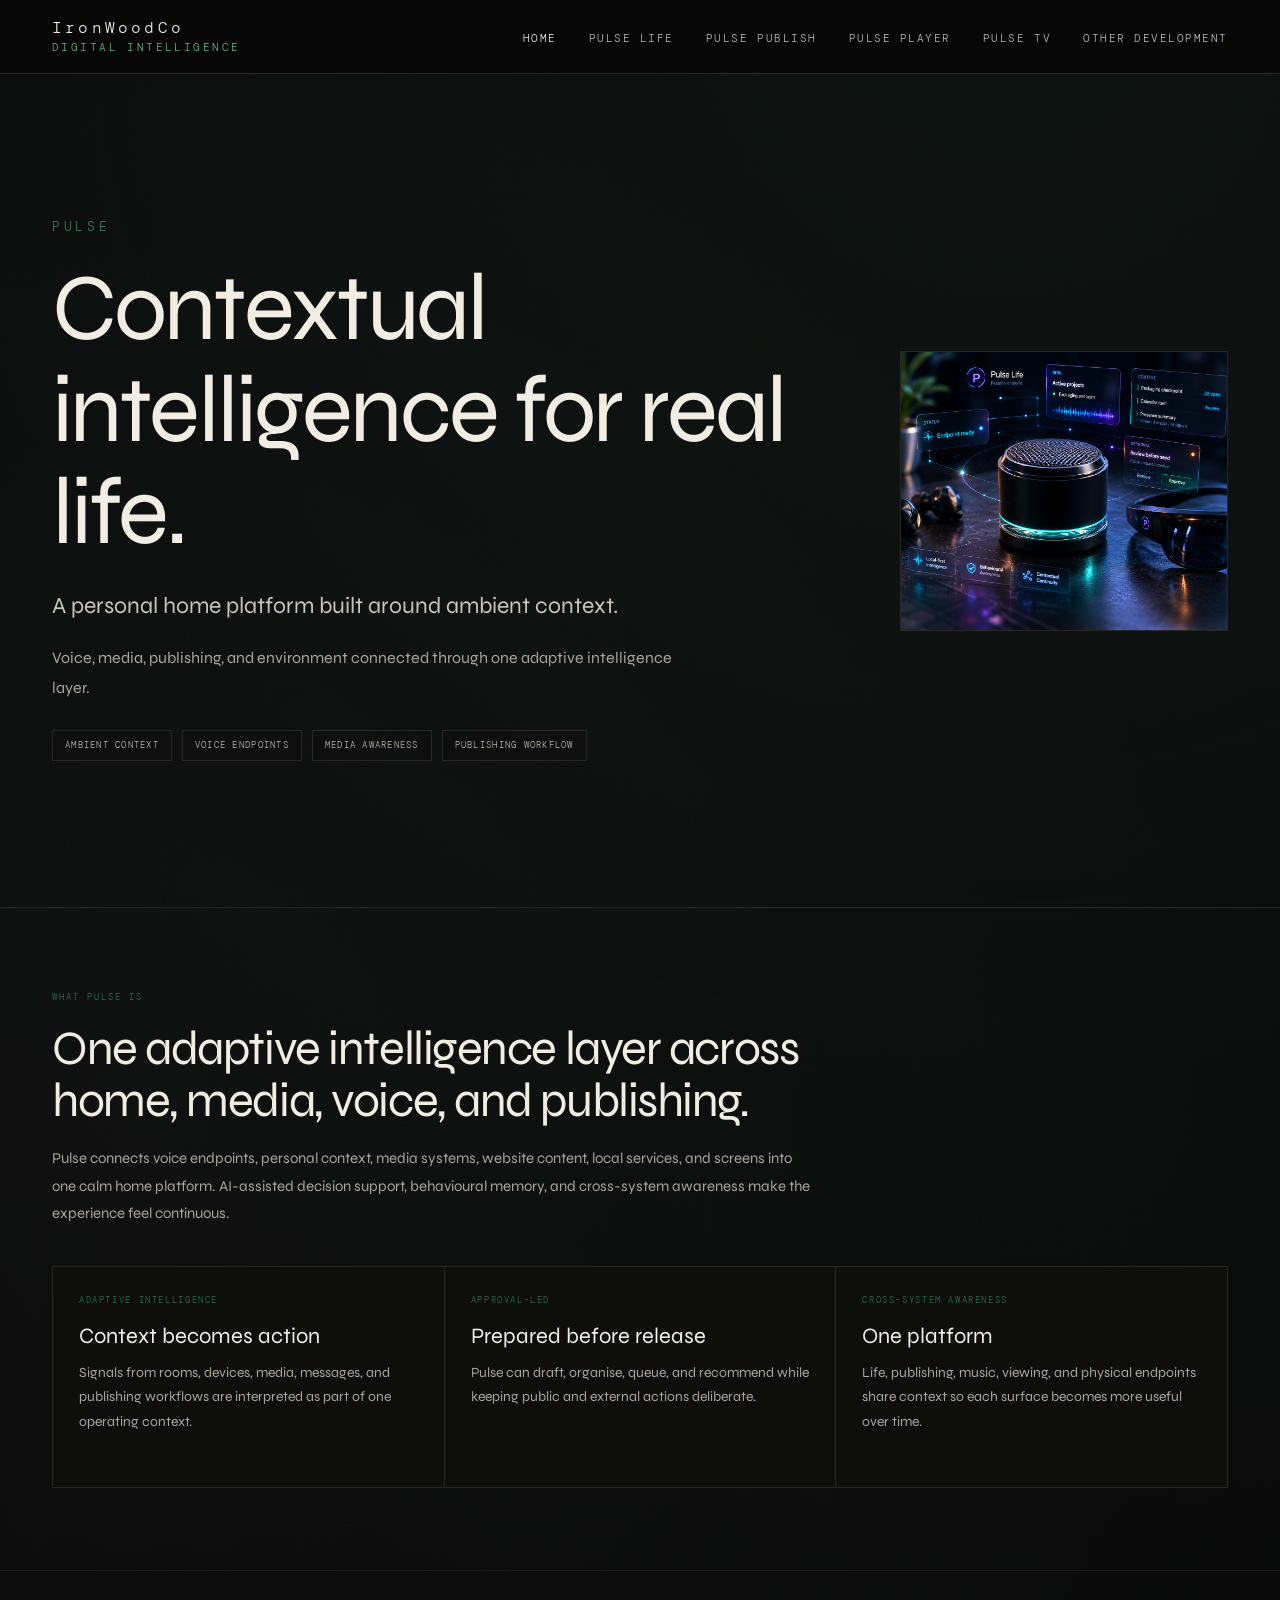
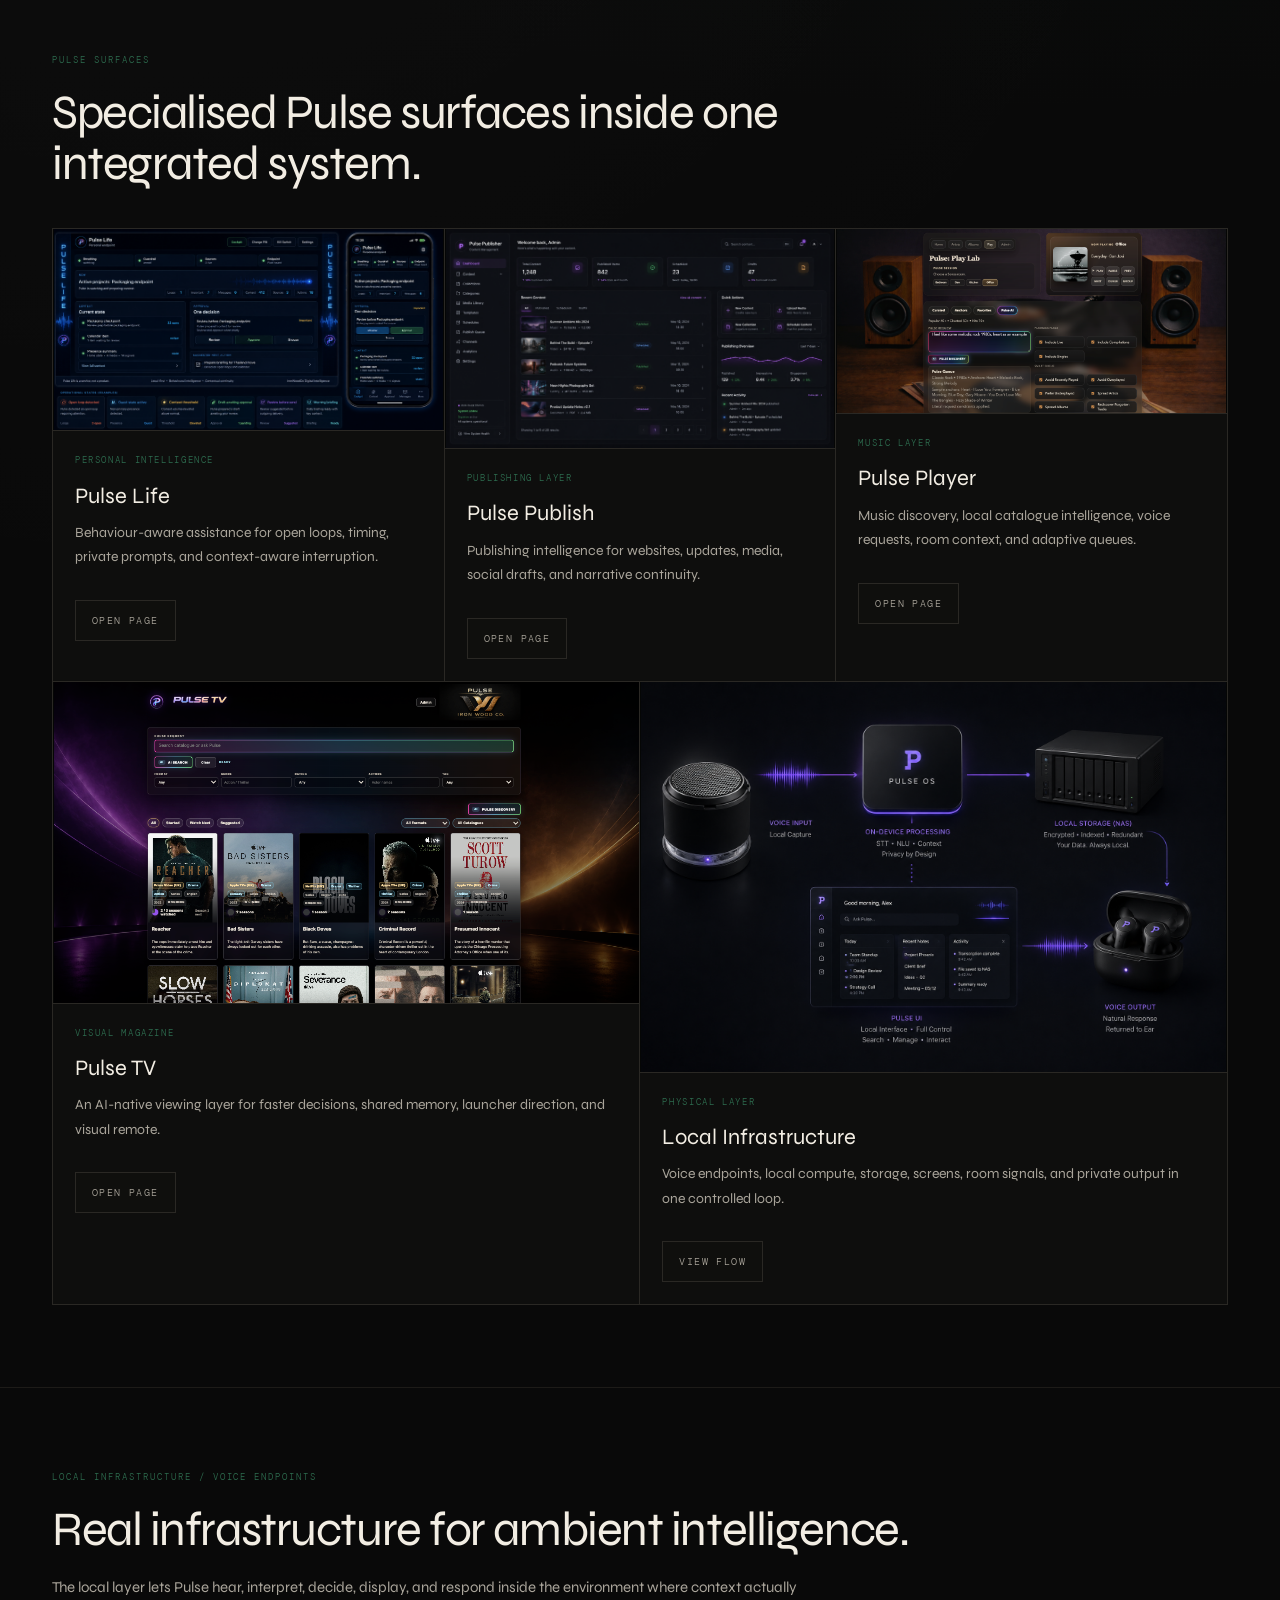
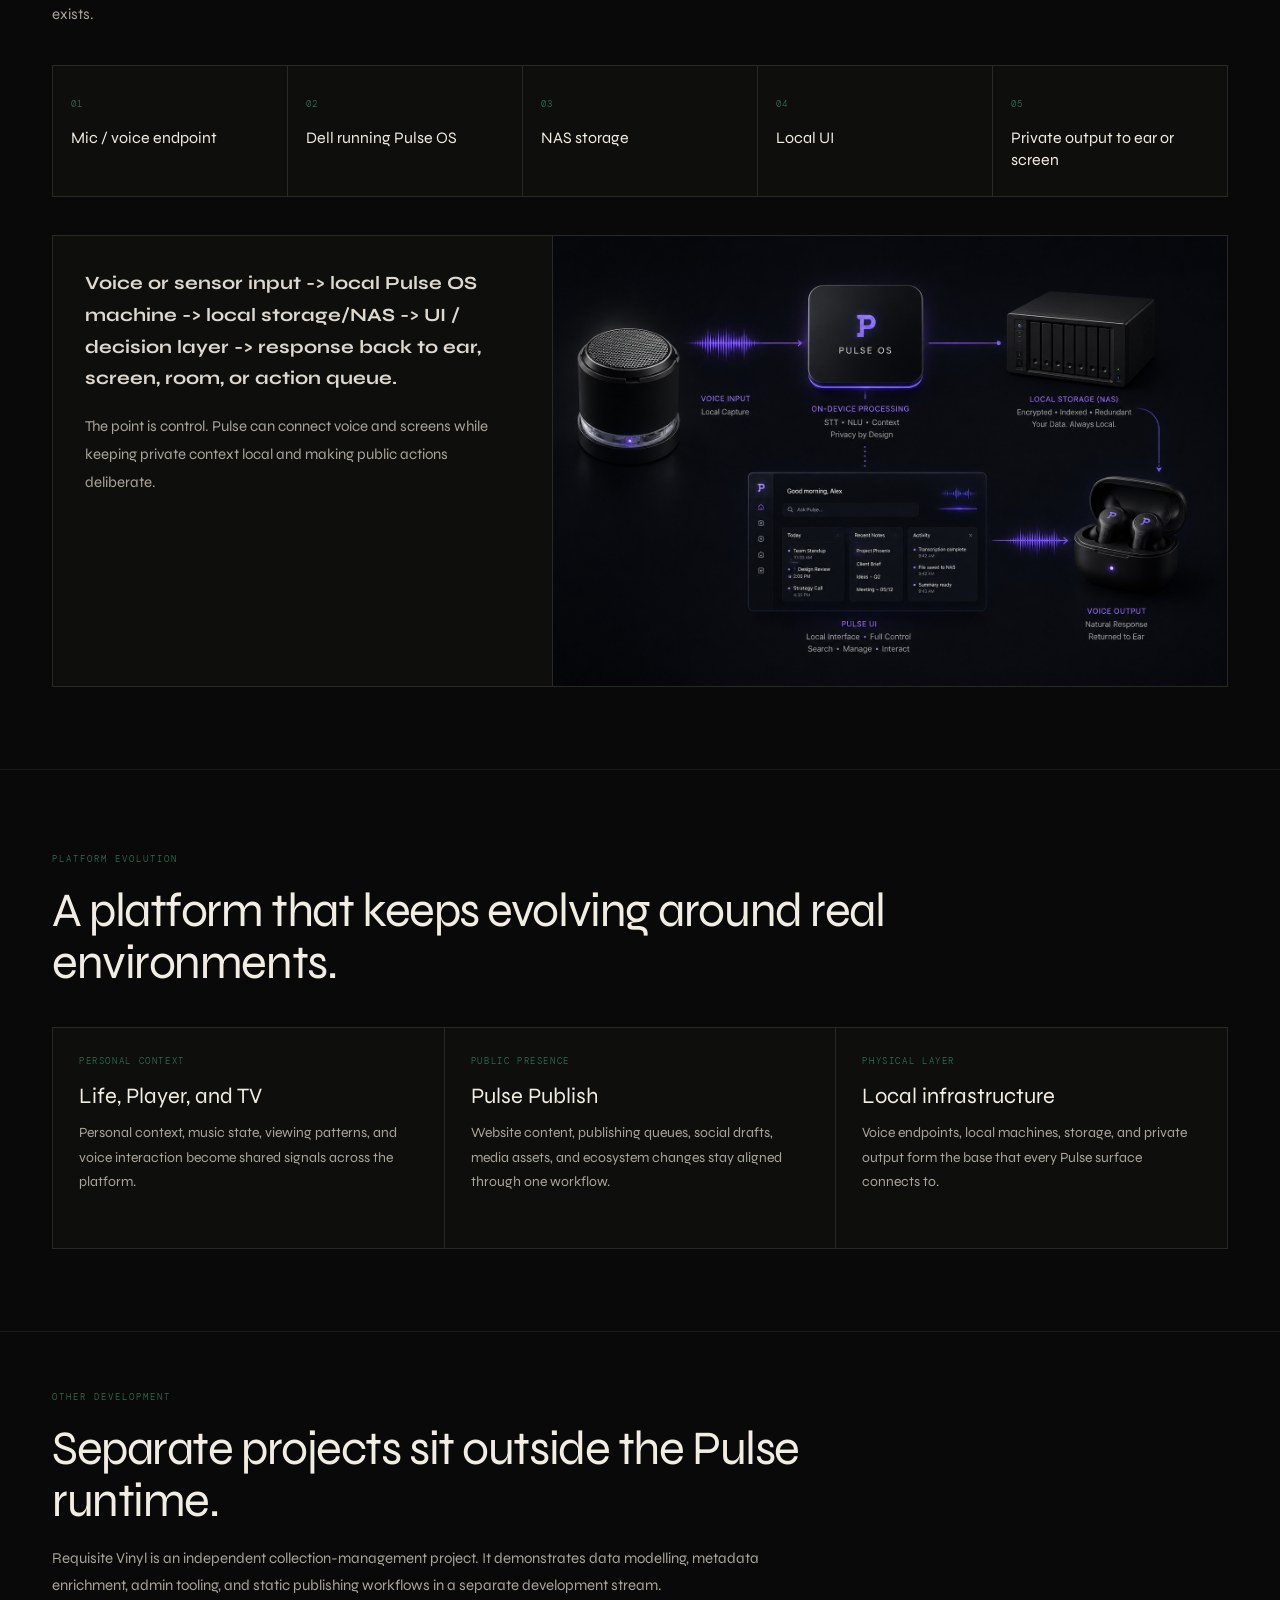
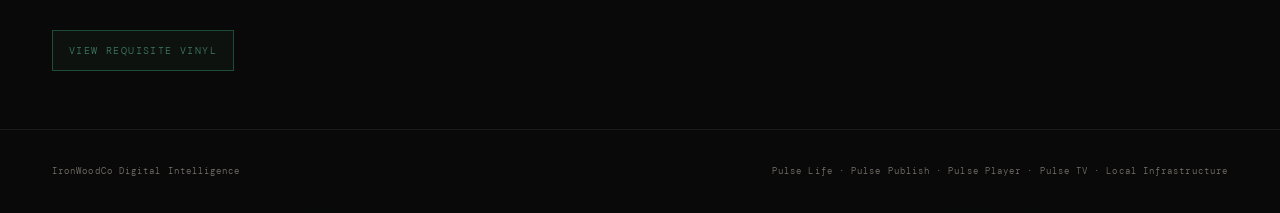
==== commit fb37005e: "260526-1" ====
--- a/index.html
+++ b/index.html
@@ -7,934 +7,183 @@
 <link rel="preconnect" href="https://fonts.googleapis.com">
 <link rel="preconnect" href="https://fonts.gstatic.com" crossorigin>
 <link href="https://fonts.googleapis.com/css2?family=DM+Mono:wght@300;400&family=Syne:wght@300;400;500;600&display=swap" rel="stylesheet">
-<style>
-  :root {
-    --bg: #090909;
-    --bg2: #0e0e0d;
-    --bg3: #141412;
-    --panel: #10100f;
-    --panel2: #151513;
-    --rule: #2a2824;
-    --rule-soft: #1d1b18;
-    --muted: #77736b;
-    --mid: #aaa59b;
-    --text: #ded8cf;
-    --bright: #f2ede3;
-    --pulse: #3d7a5e;
-    --pulse2: #2e6e50;
-    --pulse3: #1f4c38;
-    --pulse-soft: rgba(61, 122, 94, 0.08);
-    --warning: #8c6f42;
-    --mono: 'DM Mono', monospace;
-    --sans: 'Syne', sans-serif;
-  }
-
-  * { box-sizing: border-box; margin: 0; padding: 0; }
-  html { scroll-behavior: smooth; background: var(--bg); }
-  body {
-    background:
-      radial-gradient(circle at 78% 0%, rgba(61,122,94,0.10), transparent 34%),
-      radial-gradient(circle at 12% 22%, rgba(255,255,255,0.025), transparent 28%),
-      var(--bg);
-    color: var(--text);
-    font-family: 'Noto Sans Japanese', var(--sans);
-    font-weight: 300;
-    line-height: 1.7;
-    -webkit-font-smoothing: antialiased;
-  }
-
-  a { color: inherit; text-decoration: none; }
-
-  .page { min-height: 100vh; overflow-x: hidden; padding-top: 58px; }
-
-  .nav {
-    position: fixed;
-    top: 0;
-    left: 0;
-    right: 0;
-    z-index: 1000;
-    height: 58px;
-    display: flex;
-    align-items: center;
-    justify-content: space-between;
-    padding: 0 52px;
-    background: rgba(9,9,9,0.88);
-    backdrop-filter: blur(16px);
-    border-bottom: 0.5px solid var(--rule);
-  }
-
-  section, header { scroll-margin-top: 58px; }
-
-  .brand-lockup { display: flex; flex-direction: column; line-height: 1.2; }
-  .brand-main {
-    font-family: var(--mono);
-    font-size: 11px;
-    letter-spacing: 0.16em;
-    color: var(--bright);
-  }
-  .brand-sub {
-    font-family: var(--mono);
-    font-size: 10px;
-    letter-spacing: 0.18em;
-    color: var(--pulse);
-    text-transform: uppercase;
-  }
-
-  .nav-links { display: flex; gap: 28px; list-style: none; }
-  .nav-links a {
-    font-family: var(--mono);
-    font-size: 10px;
-    letter-spacing: 0.16em;
-    text-transform: uppercase;
-    color: var(--muted);
-    transition: color 0.2s ease;
-  }
-  .nav-links a:hover { color: var(--text); }
-
-  .section {
-    padding: 86px 52px;
-    border-bottom: 0.5px solid var(--rule-soft);
-  }
-
-  .section.compact { padding-top: 58px; padding-bottom: 58px; }
-
-  .eyebrow {
-    font-family: var(--mono);
-    font-size: 9px;
-    letter-spacing: 0.22em;
-    text-transform: uppercase;
-    color: var(--pulse2);
-    margin-bottom: 18px;
-  }
-
-  .section-title {
-    font-size: clamp(26px, 4vw, 46px);
-    font-weight: 300;
-    letter-spacing: -0.025em;
-    line-height: 1.12;
-    color: var(--bright);
-    max-width: 760px;
-  }
-
-  .section-copy {
-    color: var(--mid);
-    font-size: 15px;
-    line-height: 1.85;
-    max-width: 680px;
-    margin-top: 22px;
-  }
-
-  .hero {
-    min-height: calc(100vh - 112px);
-    display: grid;
-    grid-template-columns: minmax(0, 1.15fr) minmax(320px, 0.85fr);
-    gap: 54px;
-    align-items: stretch;
-    padding: 36px 52px 36px;
-    border-bottom: 0.5px solid var(--rule);
-  }
-
-  .hero-copy {
-    display: flex;
-    flex-direction: column;
-    justify-content: center;
-    max-width: 780px;
-  }
-
-  .hero-kicker {
-    font-family: var(--mono);
-    font-size: 12px;
-    letter-spacing: 0.22em;
-    color: var(--pulse);
-    text-transform: uppercase;
-    margin-bottom: 22px;
-    display: flex;
-    align-items: center;
-    gap: 10px;
-  }
-
-  .live-dot {
-    width: 6px;
-    height: 6px;
-    border-radius: 50%;
-    background: var(--pulse);
-    animation: pulse 2.4s ease-in-out infinite;
-  }
-  @keyframes pulse { 0%,100%{opacity:1;transform:scale(1)} 50%{opacity:0.35;transform:scale(0.65)} }
-
-  h1 {
-    font-size: clamp(48px, 6.6vw, 92px);
-    font-weight: 300;
-    letter-spacing: -0.045em;
-    line-height: 0.98;
-    color: var(--bright);
-    max-width: 780px;
-  }
-
-  .hero-lede {
-    margin-top: 28px;
-    max-width: 720px;
-    font-size: 19px;
-    line-height: 1.85;
-    color: var(--dim, #c8c4bc);
-  }
-
-  .hero-grounding {
-    margin-top: 26px;
-    padding: 22px 24px;
-    border: 0.5px solid var(--rule);
-    background: rgba(18,18,16,0.72);
-    max-width: 640px;
-    font-size: 15px;
-    color: var(--mid);
-  }
-
-  .hero-actions { display: flex; flex-wrap: wrap; gap: 12px; margin-top: 26px; }
-  .button {
-    border: 0.5px solid var(--rule);
-    padding: 11px 16px;
-    font-family: var(--mono);
-    font-size: 10px;
-    letter-spacing: 0.14em;
-    text-transform: uppercase;
-    color: var(--mid);
-    background: rgba(15,15,14,0.75);
-    transition: border 0.2s ease, color 0.2s ease, background 0.2s ease;
-  }
-  .button.primary { color: var(--pulse); border-color: var(--pulse3); background: var(--pulse-soft); }
-  .button:hover { color: var(--bright); border-color: var(--pulse2); }
-
-  .hero-visual {
-    position: relative;
-    min-height: 500px;
-    border: 0.5px solid var(--rule);
-    background:
-      linear-gradient(145deg, rgba(61,122,94,0.10), transparent 34%),
-      linear-gradient(0deg, rgba(0,0,0,0.22), rgba(0,0,0,0.22)),
-      var(--panel);
-    overflow: hidden;
-  }
-
-  .image-placeholder {
-    min-height: 260px;
-    border: 0.5px solid var(--rule);
-    background:
-      linear-gradient(135deg, rgba(61,122,94,0.09), transparent 38%),
-      repeating-linear-gradient(90deg, rgba(255,255,255,0.018) 0, rgba(255,255,255,0.018) 1px, transparent 1px, transparent 18px),
-      var(--panel);
-    display: flex;
-    align-items: center;
-    justify-content: center;
-    position: relative;
-    overflow: hidden;
-  }
-
-  .image-placeholder.has-media::after { display: none; }
-
-  .media-img {
-    width: 100%;
-    height: 100%;
-    display: block;
-    object-fit: cover;
-    opacity: 0.94;
-    filter: saturate(0.9) contrast(1.04);
-  }
-
-  .media-img.contain {
-    object-fit: contain;
-    background: #040404;
-  }
-
-  .media-img.fit-full {
-    object-fit: contain;
-    background: #050605;
-  }
-
-  .image-placeholder::after {
-    content: '';
-    position: absolute;
-    inset: 18px;
-    border: 0.5px dashed rgba(222,216,207,0.16);
-    pointer-events: none;
-  }
-
-  .placeholder-label {
-    font-family: var(--mono);
-    font-size: 10px;
-    letter-spacing: 0.16em;
-    text-transform: uppercase;
-    color: var(--muted);
-    text-align: center;
-    padding: 0 30px;
-    z-index: 2;
-  }
-
-  .hero-visual .image-placeholder {
-    position: absolute;
-    inset: 0;
-    min-height: auto;
-    border: none;
-  }
-
-  .status-panel {
-    position: absolute;
-    left: 28px;
-    right: 28px;
-    bottom: 28px;
-    background: rgba(9,9,9,0.72);
-    border: 0.5px solid var(--rule);
-    backdrop-filter: blur(14px);
-    padding: 18px 20px;
-    z-index: 3;
-  }
-
-  .status-row {
-    display: flex;
-    justify-content: space-between;
-    gap: 18px;
-    border-bottom: 0.5px solid var(--rule-soft);
-    padding: 8px 0;
-    font-family: var(--mono);
-    font-size: 10px;
-    color: var(--muted);
-  }
-  .status-row:last-child { border-bottom: none; }
-  .status-row strong { color: var(--pulse); font-weight: 300; }
-
-  .split {
-    display: grid;
-    grid-template-columns: 220px minmax(0, 1fr);
-    gap: 66px;
-  }
-
-  .definition-grid {
-    display: grid;
-    grid-template-columns: 1fr 1fr;
-    gap: 1px;
-    background: var(--rule);
-    border: 0.5px solid var(--rule);
-    margin-top: 36px;
-  }
-
-  .definition-card {
-    background: var(--bg2);
-    padding: 24px;
-  }
-  .definition-card h3 {
-    font-family: var(--mono);
-    font-size: 10px;
-    letter-spacing: 0.2em;
-    text-transform: uppercase;
-    margin-bottom: 18px;
-    color: var(--muted);
-  }
-  .definition-card.is h3 { color: var(--pulse); }
-  .definition-card ul { list-style: none; display: grid; gap: 10px; }
-  .definition-card li {
-    color: var(--mid);
-    font-size: 13px;
-    border-bottom: 0.5px solid var(--rule-soft);
-    padding-bottom: 10px;
-  }
-  .definition-card li:last-child { border-bottom: none; padding-bottom: 0; }
-
-  .ecosystem {
-    display: grid;
-    grid-template-columns: repeat(5, 1fr);
-    gap: 1px;
-    background: var(--rule);
-    border: 0.5px solid var(--rule);
-    margin-top: 42px;
-  }
-
-  .system-card {
-    background: var(--bg2);
-    min-height: 300px;
-    display: flex;
-    flex-direction: column;
-  }
-  .system-card.core {
-    grid-column: 1 / -1;
-    min-height: 0;
-    background: var(--bg3);
-    display: grid;
-    grid-template-columns: minmax(0, 1.2fr) minmax(320px, 0.8fr);
-  }
-  .system-card.publish { border-top: 1px solid var(--pulse3); }
-  .system-image {
-    aspect-ratio: 16 / 9;
-    min-height: 0;
-    border: none;
-    border-bottom: 0.5px solid var(--rule);
-  }
-  .system-card.core .system-image {
-    aspect-ratio: auto;
-    min-height: 320px;
-    border-right: 0.5px solid var(--rule);
-    border-bottom: none;
-  }
-  .system-body { padding: 24px; flex: 1; display: flex; flex-direction: column; }
-  .system-card.core .system-body { justify-content: center; padding: 34px; }
-  .system-card.core .system-name { font-size: 28px; }
-  .system-card.core .system-desc { max-width: 520px; }
-  .system-card.core .system-link { display: none; }
-  .system-tag {
-    font-family: var(--mono);
-    font-size: 9px;
-    letter-spacing: 0.18em;
-    text-transform: uppercase;
-    color: var(--pulse2);
-    margin-bottom: 12px;
-  }
-  .system-name {
-    font-size: 22px;
-    font-weight: 400;
-    line-height: 1.2;
-    color: var(--bright);
-    margin-bottom: 12px;
-  }
-  .system-desc {
-    color: var(--mid);
-    font-size: 13px;
-    line-height: 1.75;
-  }
-  .system-link {
-    margin-top: auto;
-    padding-top: 22px;
-    font-family: var(--mono);
-    font-size: 10px;
-    letter-spacing: 0.14em;
-    color: var(--muted);
-    text-transform: uppercase;
-  }
-
-  .proof-grid {
-    display: grid;
-    grid-template-columns: repeat(4, 1fr);
-    gap: 1px;
-    background: var(--rule);
-    border: 0.5px solid var(--rule);
-    margin-top: 42px;
-  }
-  .proof-item {
-    background: var(--bg2);
-    display: flex;
-    flex-direction: column;
-  }
-  .proof-item .image-placeholder {
-    aspect-ratio: 16 / 9;
-    min-height: 0;
-    width: 100%;
-    border: none;
-    border-bottom: 0.5px solid var(--rule);
-  }
-  .proof-caption { padding: 16px; flex: 1; }
-  .proof-caption h3 {
-    font-size: 14px;
-    font-weight: 400;
-    color: var(--text);
-    margin-bottom: 6px;
-  }
-  .proof-caption p { font-size: 12px; color: var(--muted); line-height: 1.65; }
-
-  .behaviour-list {
-    margin-top: 42px;
-    display: grid;
-    grid-template-columns: repeat(5, 1fr);
-    gap: 1px;
-    background: var(--rule);
-    border: 0.5px solid var(--rule);
-  }
-  .behaviour-card {
-    background: var(--bg2);
-    padding: 24px 20px;
-    min-height: 230px;
-  }
-  .behaviour-card strong {
-    display: block;
-    font-size: 15px;
-    color: var(--bright);
-    font-weight: 400;
-    line-height: 1.3;
-    margin-bottom: 12px;
-  }
-  .behaviour-card span {
-    font-family: var(--mono);
-    font-size: 9px;
-    color: var(--pulse2);
-    letter-spacing: 0.16em;
-    text-transform: uppercase;
-    display: block;
-    margin-bottom: 12px;
-  }
-  .behaviour-card p { color: var(--muted); font-size: 12px; line-height: 1.75; }
-
-  .architecture-panel {
-    margin-top: 42px;
-    display: grid;
-    grid-template-columns: 1fr 1.2fr;
-    gap: 1px;
-    background: var(--rule);
-    border: 0.5px solid var(--rule);
-  }
-  .pipeline-col { background: var(--bg2); padding: 28px; }
-  .pipeline-label {
-    font-family: var(--mono);
-    font-size: 9px;
-    letter-spacing: 0.2em;
-    text-transform: uppercase;
-    margin-bottom: 18px;
-    color: var(--muted);
-  }
-  .pipeline-label.new { color: var(--pulse); }
-  .steps { display: grid; gap: 1px; }
-  .step {
-    background: var(--panel2);
-    border: 0.5px solid var(--rule-soft);
-    padding: 12px 14px;
-    font-family: var(--mono);
-    font-size: 11px;
-    color: var(--mid);
-  }
-  .step.highlight { color: var(--pulse); background: var(--pulse-soft); border-color: var(--pulse3); }
-
-  .publish-layout {
-    margin-top: 42px;
-    display: grid;
-    grid-template-columns: minmax(0, 0.95fr) minmax(0, 1.05fr);
-    gap: 1px;
-    background: var(--rule);
-    border: 0.5px solid var(--rule);
-  }
-  .publish-copy { background: var(--bg2); padding: 32px; }
-  .publish-copy h3 { color: var(--bright); font-size: 24px; font-weight: 300; line-height: 1.2; margin-bottom: 16px; }
-  .publish-copy p { color: var(--mid); font-size: 14px; line-height: 1.85; }
-  .publish-list { list-style: none; display: grid; gap: 8px; margin-top: 22px; }
-  .publish-list li {
-    font-family: var(--mono);
-    font-size: 10px;
-    color: var(--muted);
-    padding-bottom: 8px;
-    border-bottom: 0.5px solid var(--rule-soft);
-  }
-  .publish-list li::before { content: '→ '; color: var(--pulse2); }
-  .publish-visual .image-placeholder { min-height: 100%; height: 100%; border: none; background: #050605; }
-
-  .publish-map {
-    min-height: 100%;
-    padding: 32px;
-    background:
-      linear-gradient(145deg, rgba(61,122,94,0.12), transparent 42%),
-      repeating-linear-gradient(0deg, rgba(255,255,255,0.025) 0, rgba(255,255,255,0.025) 1px, transparent 1px, transparent 28px),
-      var(--panel);
-    display: grid;
-    align-content: center;
-    gap: 14px;
-  }
-  .publish-node {
-    border: 0.5px solid var(--rule);
-    background: rgba(9,9,9,0.62);
-    padding: 14px 16px;
-    font-family: var(--mono);
-    font-size: 10px;
-    letter-spacing: 0.12em;
-    color: var(--muted);
-    text-transform: uppercase;
-  }
-  .publish-node.primary {
-    color: var(--pulse);
-    border-color: var(--pulse3);
-    background: var(--pulse-soft);
-  }
-  .publish-branch {
-    display: grid;
-    grid-template-columns: 1fr 1fr;
-    gap: 14px;
-  }
-
-  .deployment-grid {
-    margin-top: 42px;
-    display: grid;
-    grid-template-columns: repeat(4, 1fr);
-    gap: 1px;
-    background: var(--rule);
-    border: 0.5px solid var(--rule);
-  }
-  .deployment-step { background: var(--bg2); padding: 24px; }
-  .deployment-step span {
-    font-family: var(--mono);
-    font-size: 10px;
-    color: var(--pulse2);
-    letter-spacing: 0.16em;
-  }
-  .deployment-step h3 {
-    font-size: 17px;
-    color: var(--bright);
-    font-weight: 400;
-    margin: 18px 0 10px;
-  }
-  .deployment-step p { color: var(--muted); font-size: 12px; line-height: 1.7; }
-
-  .northstar {
-    padding: 100px 52px;
-    display: grid;
-    grid-template-columns: 1fr 360px;
-    gap: 60px;
-    align-items: center;
-  }
-  .northstar blockquote {
-    font-size: clamp(25px, 4vw, 50px);
-    line-height: 1.25;
-    letter-spacing: -0.035em;
-    color: var(--bright);
-    max-width: 960px;
-    font-weight: 300;
-  }
-  .northstar p { margin-top: 26px; color: var(--mid); max-width: 600px; }
-  .northstar .image-placeholder { aspect-ratio: 4 / 3; min-height: 0; }
-
-  footer {
-    border-top: 0.5px solid var(--rule);
-    padding: 34px 52px;
-    display: flex;
-    justify-content: space-between;
-    gap: 24px;
-    font-family: var(--mono);
-    font-size: 9px;
-    letter-spacing: 0.12em;
-    color: var(--muted);
-  }
-  footer span:last-child { color: var(--pulse3); }
-
-  @media (max-width: 1100px) {
-    .hero, .northstar { grid-template-columns: 1fr; }
-    .hero-visual { min-height: 460px; }
-    .ecosystem { grid-template-columns: repeat(2, 1fr); }
-    .system-card.core { grid-column: 1 / -1; grid-template-columns: 1fr; }
-    .system-card.core .system-image { aspect-ratio: 16 / 9; min-height: 0; border-right: none; border-bottom: 0.5px solid var(--rule); }
-    .proof-grid { grid-template-columns: repeat(2, 1fr); }
-    .behaviour-list { grid-template-columns: repeat(2, 1fr); }
-    .deployment-grid { grid-template-columns: repeat(2, 1fr); }
-  }
-
-  @media (max-width: 760px) {
-    .nav { padding: 0 22px; }
-    .nav-links { display: none; }
-    .hero, .section, .northstar, footer { padding-left: 22px; padding-right: 22px; }
-    .hero { min-height: auto; padding-top: 38px; }
-    .split, .definition-grid, .architecture-panel, .publish-layout { grid-template-columns: 1fr; }
-    .ecosystem { grid-template-columns: 1fr; }
-    .system-card, .system-card.core { grid-column: 1 / -1; }
-    .proof-grid, .behaviour-list, .deployment-grid { grid-template-columns: 1fr; }
-    h1 { font-size: 48px; }
-    .section-title { font-size: 30px; }
-    .hero-visual { min-height: 420px; }
-    .status-panel { left: 16px; right: 16px; bottom: 16px; }
-    .publish-branch { grid-template-columns: 1fr; }
-    .publish-map { padding: 22px; }
-    footer { flex-direction: column; }
-  }
-</style>
+<link rel="stylesheet" href="site.css">
 </head>
 <body>
 <div class="page">
-
   <nav class="nav">
-    <a class="brand-lockup" href="#top" aria-label="IronWoodCo Digital Intelligence home">
+    <a class="brand-lockup" href="index.html" aria-label="IronWoodCo Digital Intelligence home">
       <span class="brand-main">IronWoodCo</span>
       <span class="brand-sub">Digital Intelligence</span>
     </a>
     <ul class="nav-links">
-      <li><a href="#what">What it is</a></li>
-      <li><a href="#ecosystem">Ecosystem</a></li>
-      <li><a href="#deployment">Deployment</a></li>
-      <li><a href="#publish">Pulse Publish</a></li>
-      <li><a href="#inquiry">Inquiry</a></li>
+      <li><a aria-current="page" href="index.html">Home</a></li>
+      <li><a href="pulse-life.html">Pulse Life</a></li>
+      <li><a href="pulse-publish.html">Pulse Publish</a></li>
+      <li><a href="pulse-player.html">Pulse Player</a></li>
+      <li><a href="pulse-tv.html">Pulse TV</a></li>
+      <li><a href="projects/requisite-vinyl.html">Other Development</a></li>
     </ul>
   </nav>
 
-  <header class="hero" id="top">
+  <header class="hero home-hero">
     <div class="hero-copy">
-      <div class="hero-kicker"><span class="live-dot"></span>Local-first behavioural intelligence</div>
-      <h1>Contextual systems for real life.</h1>
-      <p class="hero-lede">
-        IronWoodCo Digital Intelligence designs and deploys locally sovereign AI systems that quietly reduce friction across life, environment, communication, and digital presence.
+      <div class="product-title">Pulse</div>
+      <h1>Contextual intelligence for real life.</h1>
+      <p class="lede">
+        A personal home platform built around ambient context.
       </p>
-      <div class="hero-grounding">
-        Pulse is not software to log into. It is a deployed intelligence layer: configured around a person, connected to their environment, calibrated through behaviour, and restrained enough to know when silence is the right output.
-      </div>
-      <div class="hero-actions">
-        <a class="button primary" href="#deployment">How deployment works</a>
-        <a class="button" href="#ecosystem">Explore the ecosystem</a>
+      <p class="copy">
+        Voice, media, publishing, and environment connected through one adaptive intelligence layer.
+      </p>
+      <div class="hero-context">
+        <span>Ambient context</span>
+        <span>Voice endpoints</span>
+        <span>Media awareness</span>
+        <span>Publishing workflow</span>
       </div>
     </div>
-
-    <div class="hero-visual" aria-label="Pulse Life environmental intelligence scene">
-      <div class="image-placeholder has-media" style="padding:0; background:#050505; overflow:hidden;">
-        <img class="media-img" src="overall1.png" alt="Pulse Life cinematic hero scene">
-      </div>
-      <div class="status-panel">
-        <div class="status-row"><span>System mode</span><strong>context aware</strong></div>
-        <div class="status-row"><span>Delivery threshold</span><strong>adaptive</strong></div>
-        <div class="status-row"><span>External access</span><strong>lookup gated</strong></div>
-        <div class="status-row"><span>Outbound action</span><strong>approval required</strong></div>
-      </div>
+    <div class="hero-panel">
+      <img src="overall1.png" alt="Pulse local voice endpoint and interface concept">
     </div>
   </header>
 
-  <section class="section" id="what">
-    <div class="split">
-      <div class="eyebrow">What this actually is</div>
-      <div>
-        <h2 class="section-title">A different category of personal system.</h2>
-        <p class="section-copy">
-          Most AI products are built around prompts, dashboards, automations, or notifications. Pulse is built around continuity: context remembered over time, behaviour interpreted carefully, and delivery judged by usefulness rather than noise.
-        </p>
-        <div class="definition-grid">
-          <div class="definition-card">
-            <h3>Not this</h3>
-            <ul>
-              <li>Not a chatbot</li>
-              <li>Not a productivity app</li>
-              <li>Not a smart-home dashboard</li>
-              <li>Not a reminder system</li>
-              <li>Not a rule engine</li>
-            </ul>
-          </div>
-          <div class="definition-card is">
-            <h3>It is this</h3>
-            <ul>
-              <li>Contextual intelligence infrastructure</li>
-              <li>Behavioural memory and open-loop detection</li>
-              <li>Local-first orchestration</li>
-              <li>Voice and environment-aware delivery</li>
-              <li>A deployed system, not a download</li>
-            </ul>
-          </div>
-        </div>
-      </div>
+  <section class="section">
+    <div class="eyebrow">What Pulse is</div>
+    <h2 class="section-title">One adaptive intelligence layer across home, media, voice, and publishing.</h2>
+    <p class="copy">
+      Pulse connects voice endpoints, personal context, media systems, website content, local services, and screens into one calm home platform. AI-assisted decision support, behavioural memory, and cross-system awareness make the experience feel continuous.
+    </p>
+    <div class="grid three">
+      <article class="card">
+        <span class="tag">Adaptive intelligence</span>
+        <h3>Context becomes action</h3>
+        <p>Signals from rooms, devices, media, messages, and publishing workflows are interpreted as part of one operating context.</p>
+      </article>
+      <article class="card">
+        <span class="tag">Approval-led</span>
+        <h3>Prepared before release</h3>
+        <p>Pulse can draft, organise, queue, and recommend while keeping public and external actions deliberate.</p>
+      </article>
+      <article class="card">
+        <span class="tag">Cross-system awareness</span>
+        <h3>One platform</h3>
+        <p>Life, publishing, music, viewing, and physical endpoints share context so each surface becomes more useful over time.</p>
+      </article>
     </div>
   </section>
 
-  <section class="section" id="ecosystem">
-    <div class="eyebrow">Pulse ecosystem</div>
-    <h2 class="section-title">One intelligence philosophy. Multiple specialised systems.</h2>
-    <p class="section-copy">
-      Pulse Life is the orchestration core. The surrounding systems extend the same principles into public publishing, local loops, music, viewing, and collection intelligence.
-    </p>
-
-    <div class="ecosystem">
-      <article class="system-card core">
-        <div class="image-placeholder system-image has-media" style="padding:0; overflow:hidden; background:#040404;">
-          <img class="media-img fit-full" src="Lifescreens.png" alt="Pulse Life desktop UI">
-        </div>
-        <div class="system-body">
-          <div class="system-tag">Orchestration core</div>
-          <h3 class="system-name">Pulse Life</h3>
-          <p class="system-desc">Behavioural intelligence, contextual weighting, open-loop detection, private voice delivery, and approval-gated assisted communication.</p>
-          <div class="system-link">Orchestration core</div>
+  <section class="section" id="modules">
+    <div class="eyebrow">Pulse surfaces</div>
+    <h2 class="section-title">Specialised Pulse surfaces inside one integrated system.</h2>
+    <div class="grid five">
+      <article class="card visual-card">
+        <div class="media-frame frame-life"><img class="fit" src="Lifescreens.png" alt="Pulse Life interface"></div>
+        <div class="card-body">
+          <span class="tag">Personal intelligence</span>
+          <h3>Pulse Life</h3>
+          <p>Behaviour-aware assistance for open loops, timing, private prompts, and context-aware interruption.</p>
+          <div class="button-row"><a class="button" href="pulse-life.html">Open page</a></div>
         </div>
       </article>
-
-      <article class="system-card publish">
-        <div class="image-placeholder system-image has-media" style="padding:0; overflow:hidden; background:#040404;">
-          <img class="media-img fit-full" src="pulsepublisher.png" alt="Pulse Publish interface">
-        </div>
-        <div class="system-body">
-          <div class="system-tag">Public intelligence layer</div>
-          <h3 class="system-name">Pulse Publish</h3>
-          <p class="system-desc">Active site management, narrative continuity, publishing orchestration, SMM support, and approval-gated outbound communication.</p>
-          <div class="system-link">Public layer</div>
+      <article class="card visual-card">
+        <div class="media-frame frame-publish"><img class="fit" src="pulsepublisher.png" alt="Pulse Publish development screenshot"></div>
+        <div class="card-body">
+          <span class="tag">Publishing layer</span>
+          <h3>Pulse Publish</h3>
+          <p>Publishing intelligence for websites, updates, media, social drafts, and narrative continuity.</p>
+          <div class="button-row"><a class="button" href="pulse-publish.html">Open page</a></div>
         </div>
       </article>
-
-      <article class="system-card">
-        <div class="image-placeholder system-image has-media" style="padding:0; overflow:hidden; background:#040404;">
-          <img class="media-img fit-full" src="pulseloop.png" alt="Pulse Loop local infrastructure">
-        </div>
-        <div class="system-body">
-          <div class="system-tag">Local loop</div>
-          <h3 class="system-name">Pulse Loop</h3>
-          <p class="system-desc">Voice input, local processing, NAS-backed memory, Pulse UI, and private voice output arranged as a locally sovereign operating loop.</p>
-          <div class="system-link">Infrastructure layer</div>
+      <article class="card visual-card">
+        <div class="media-frame frame-player"><img class="fit" src="PulsePlayer.png" alt="Pulse Player interface"></div>
+        <div class="card-body">
+          <span class="tag">Music layer</span>
+          <h3>Pulse Player</h3>
+          <p>Music discovery, local catalogue intelligence, voice requests, room context, and adaptive queues.</p>
+          <div class="button-row"><a class="button" href="pulse-player.html">Open page</a></div>
         </div>
       </article>
-
-      <article class="system-card">
-        <div class="image-placeholder system-image has-media" style="padding:0; overflow:hidden; background:#040404;">
-          <img class="media-img fit-full" src="PulsePlayer.png" alt="Pulse Player interface">
-        </div>
-        <div class="system-body">
-          <div class="system-tag">Music intelligence</div>
-          <h3 class="system-name">Pulse Player</h3>
-          <p class="system-desc">Context-aware music intelligence across rooms, routines, queues, listening patterns, and voice interaction.</p>
-          <div class="system-link">Music layer</div>
+      <article class="card visual-card">
+        <div class="media-frame frame-tv"><img class="fit" src="Pulstv.png" alt="Pulse TV interface"></div>
+        <div class="card-body">
+          <span class="tag">Visual magazine</span>
+          <h3>Pulse TV</h3>
+          <p>An AI-native viewing layer for faster decisions, shared memory, launcher direction, and visual remote.</p>
+          <div class="button-row"><a class="button" href="pulse-tv.html">Open page</a></div>
         </div>
       </article>
-
-      <article class="system-card">
-        <div class="image-placeholder system-image has-media" style="padding:0; overflow:hidden; background:#040404;">
-          <img class="media-img fit-full" src="Pulstv.png" alt="Pulse TV interface">
-        </div>
-        <div class="system-body">
-          <div class="system-tag">Viewing intelligence</div>
-          <h3 class="system-name">Pulse TV</h3>
-          <p class="system-desc">Discovery-first media intelligence for Plex, mood search, watch-state continuity, and contextual recommendations.</p>
-          <div class="system-link">Viewing layer</div>
-        </div>
-      </article>
-
-      <article class="system-card">
-        <div class="image-placeholder system-image has-media" style="padding:0; overflow:hidden; background:#040404;">
-          <img class="media-img fit-full" src="requistte.png" alt="Requisite Vinyl interface">
-        </div>
-        <div class="system-body">
-          <div class="system-tag">Collection intelligence</div>
-          <h3 class="system-name">Requisite Vinyl</h3>
-          <p class="system-desc">Artist-led vinyl collection intelligence combining Discogs, MusicBrainz, Spotify, ownership data, and acquisition priority.</p>
-          <div class="system-link">Collection layer</div>
+      <article class="card visual-card">
+        <div class="media-frame frame-loop"><img class="fit" src="pulseloop.png" alt="Pulse local infrastructure flow"></div>
+        <div class="card-body">
+          <span class="tag">Physical layer</span>
+          <h3>Local Infrastructure</h3>
+          <p>Voice endpoints, local compute, storage, screens, room signals, and private output in one controlled loop.</p>
+          <div class="button-row"><a class="button" href="#local-flow">View flow</a></div>
         </div>
       </article>
     </div>
   </section>
 
+  <section class="section" id="local-flow">
+    <div class="eyebrow">Local infrastructure / voice endpoints</div>
+    <h2 class="section-title">Real infrastructure for ambient intelligence.</h2>
+    <p class="copy">
+      The local layer lets Pulse hear, interpret, decide, display, and respond inside the environment where context actually exists.
+    </p>
+    <div class="flow">
+      <div class="flow-step"><span>01</span><strong>Mic / voice endpoint</strong></div>
+      <div class="flow-step"><span>02</span><strong>Dell running Pulse OS</strong></div>
+      <div class="flow-step"><span>03</span><strong>NAS storage</strong></div>
+      <div class="flow-step"><span>04</span><strong>Local UI</strong></div>
+      <div class="flow-step"><span>05</span><strong>Private output to ear or screen</strong></div>
+    </div>
+    <div class="split">
+      <div class="split-copy">
+        <h3>Voice or sensor input -> local Pulse OS machine -> local storage/NAS -> UI / decision layer -> response back to ear, screen, room, or action queue.</h3>
+        <p class="copy">The point is control. Pulse can connect voice and screens while keeping private context local and making public actions deliberate.</p>
+      </div>
+      <div class="split-visual frame-loop"><img src="pulseloop.png" alt="Pulse Loop local infrastructure diagram"></div>
+    </div>
+  </section>
+
   <section class="section">
-    <div class="eyebrow">Deployment reality</div>
-    <h2 class="section-title">Built into environments, not screens.</h2>
-    <p class="section-copy">
-      A useful intelligence layer has to exist where life already happens: rooms, devices, music systems, communication channels, local servers, and private voice endpoints.
-    </p>
-
-    <div class="proof-grid">
-      <article class="proof-item">
-        <div class="image-placeholder has-media"><img class="media-img" src="endpoint-clean.png" alt="Pulse voice endpoint hardware"></div>
-        <div class="proof-caption"><h3>Voice endpoints</h3><p>Fixed household interaction points with room context and ambient state.</p></div>
+    <div class="eyebrow">Platform evolution</div>
+    <h2 class="section-title">A platform that keeps evolving around real environments.</h2>
+    <div class="grid three">
+      <article class="card">
+        <span class="tag">Personal context</span>
+        <h3>Life, Player, and TV</h3>
+        <p>Personal context, music state, viewing patterns, and voice interaction become shared signals across the platform.</p>
       </article>
-      <article class="proof-item">
-        <div class="image-placeholder has-media"><img class="media-img" src="interface.webp" alt="Private personal delivery interface"></div>
-        <div class="proof-caption"><h3>Private delivery</h3><p>Personal prompts through an owner-only channel, not household broadcast.</p></div>
+      <article class="card">
+        <span class="tag">Public presence</span>
+        <h3>Pulse Publish</h3>
+        <p>Website content, publishing queues, social drafts, media assets, and ecosystem changes stay aligned through one workflow.</p>
       </article>
-      <article class="proof-item">
-        <div class="image-placeholder has-media"><img class="media-img" src="overall2.png" alt="Environmental intelligence and room context"></div>
-        <div class="proof-caption"><h3>Environmental context</h3><p>Presence, room state, media, lighting, and routine signals become context.</p></div>
-      </article>
-      <article class="proof-item">
-        <div class="image-placeholder has-media"><img class="media-img fit-full" src="pulseloop.png" alt="Pulse Loop local infrastructure"></div>
-        <div class="proof-caption"><h3>Pulse Loop</h3><p>Voice input, local processing, owned memory, and private output in one controlled loop.</p></div>
+      <article class="card">
+        <span class="tag">Physical layer</span>
+        <h3>Local infrastructure</h3>
+        <p>Voice endpoints, local machines, storage, and private output form the base that every Pulse surface connects to.</p>
       </article>
     </div>
   </section>
 
-  <section class="section">
-    <div class="eyebrow">Behaviour</div>
-    <h2 class="section-title">The useful action is often restraint.</h2>
-    <p class="section-copy">
-      Pulse does not simply fire rules. It weighs timing, context, previous behaviour, urgency, and the cost of interruption before deciding whether to speak, prepare, hold, or stay silent.
+  <section class="section tight">
+    <div class="eyebrow">Other development</div>
+    <h2 class="section-title">Separate projects sit outside the Pulse runtime.</h2>
+    <p class="copy">
+      Requisite Vinyl is an independent collection-management project. It demonstrates data modelling, metadata enrichment, admin tooling, and static publishing workflows in a separate development stream.
     </p>
-
-    <div class="behaviour-list">
-      <article class="behaviour-card"><span>01</span><strong>Open loop detected</strong><p>A quote was received. No reply was sent. Pulse notices the absence and waits for a useful moment.</p></article>
-      <article class="behaviour-card"><span>02</span><strong>Context-aware silence</strong><p>A film is playing. Interruption tolerance is low. Non-urgent delivery is held.</p></article>
-      <article class="behaviour-card"><span>03</span><strong>Assisted communication</strong><p>A draft can be prepared, read back, edited, and approved. Nothing is sent autonomously.</p></article>
-      <article class="behaviour-card"><span>04</span><strong>Guest-aware delivery</strong><p>Household context changes when visitors are present. Personal prompts remain private.</p></article>
-      <article class="behaviour-card"><span>05</span><strong>Learning from friction</strong><p>Dismissal is treated as signal. Timing, wording, and future surfacing adapt.</p></article>
+    <div class="button-row">
+      <a class="button primary" href="projects/requisite-vinyl.html">View Requisite Vinyl</a>
     </div>
   </section>
 
-  <section class="section">
-    <div class="eyebrow">Architecture</div>
-    <h2 class="section-title">Beyond event → rule → action.</h2>
-    <p class="section-copy">
-      The LLM is not the intelligence. It is a language and interpretation tool inside a larger architecture of memory, context, continuity, judgement, and restraint.
-    </p>
-
-    <div class="architecture-panel">
-      <div class="pipeline-col">
-        <div class="pipeline-label">Most systems</div>
-        <div class="steps">
-          <div class="step">event</div>
-          <div class="step">rule</div>
-          <div class="step">action</div>
-        </div>
-      </div>
-      <div class="pipeline-col">
-        <div class="pipeline-label new">Pulse systems</div>
-        <div class="steps">
-          <div class="step">signal</div>
-          <div class="step">interpretation</div>
-          <div class="step">behavioural correlation</div>
-          <div class="step">contextual weighting</div>
-          <div class="step highlight">judgement</div>
-          <div class="step highlight">delivery or silence</div>
-        </div>
-      </div>
-    </div>
-  </section>
-
-  <section class="section" id="publish">
-    <div class="eyebrow">Pulse Publish</div>
-    <h2 class="section-title">The public intelligence layer.</h2>
-    <p class="section-copy">
-      Pulse Publish extends the same contextual philosophy into active site management, SMM, digital presence, narrative continuity, and approval-gated publishing.
-    </p>
-
-    <div class="publish-layout">
-      <div class="publish-copy">
-        <h3>Not a CMS. Not a scheduler.</h3>
-        <p>
-          Pulse Publish is designed to manage public presence as an evolving system: knowing what has already been said, what needs continuity, what should wait, what requires approval, and which channel fits the moment.
-        </p>
-        <ul class="publish-list">
-          <li>active site management</li>
-          <li>content and narrative continuity</li>
-          <li>approval-gated outbound communication</li>
-          <li>social/media orchestration</li>
-          <li>ecosystem-aware publishing decisions</li>
-        </ul>
-      </div>
-      <div class="publish-visual">
-        <div class="image-placeholder has-media"><img class="media-img fit-full" src="pulsepublisher.png" alt="Pulse Publish interface"></div>
-      </div>
-    </div>
-  </section>
-
-  <section class="section" id="deployment">
-    <div class="eyebrow">Deployment model</div>
-    <h2 class="section-title">Pulse Life is deployed, not downloaded.</h2>
-    <p class="section-copy">
-      Each deployment is configured around the owner, their environment, their infrastructure, their communication patterns, and the degree of autonomy they are comfortable allowing.
-    </p>
-
-    <div class="deployment-grid">
-      <article class="deployment-step"><span>01</span><h3>Map the environment</h3><p>Rooms, devices, servers, network, voice endpoints, media systems, and existing automation layers.</p></article>
-      <article class="deployment-step"><span>02</span><h3>Connect the context</h3><p>Integrate local signals, Home Assistant state, communication sources, and owner-approved data flows.</p></article>
-      <article class="deployment-step"><span>03</span><h3>Calibrate behaviour</h3><p>Establish timing, interruption thresholds, approval gates, personal channels, and first open-loop models.</p></article>
-      <article class="deployment-step"><span>04</span><h3>Evolve carefully</h3><p>The system learns through use, but autonomy expands only through explicit approval and proven reliability.</p></article>
-    </div>
-  </section>
-
-  <section class="northstar" id="inquiry">
-    <div>
-      <div class="eyebrow">North star</div>
-      <blockquote>
-        The goal is not more notifications. It is contextual intelligence that quietly reduces friction before life turns into admin.
-      </blockquote>
-      <p>
-        Exploratory deployments are bespoke. The starting point is not a subscription form; it is understanding the environment, the owner, and the problems worth removing.
-      </p>
-      <div class="hero-actions">
-        <a class="button primary" href="mailto:hello@ironwoodco.com">Deployment inquiry</a>
-        <a class="button" href="#top">Back to top</a>
-      </div>
-    </div>
-    <div class="image-placeholder has-media"><img class="media-img fit-full" src="overall2.png" alt="Ambient Pulse environment"></div>
-  </section>
-
   <footer>
-    <span>IronWoodCo Digital Intelligence · Contextual systems · Local-first infrastructure</span>
-    <span>Pulse Life · Pulse Player · Pulse TV · Requisite Vinyl · Pulse Publish</span>
+    <span>IronWoodCo Digital Intelligence</span>
+    <span>Pulse Life · Pulse Publish · Pulse Player · Pulse TV · Local Infrastructure</span>
   </footer>
-
 </div>
 </body>
 </html>
--- a/site.css
+++ b/site.css
@@ -0,0 +1,514 @@
+:root {
+  --bg: #090909;
+  --bg2: #0e0e0d;
+  --bg3: #141412;
+  --panel: #10100f;
+  --panel2: #151513;
+  --rule: #2a2824;
+  --rule-soft: #1d1b18;
+  --muted: #77736b;
+  --mid: #aaa59b;
+  --text: #ded8cf;
+  --bright: #f2ede3;
+  --pulse: #3d7a5e;
+  --pulse2: #2e6e50;
+  --pulse3: #1f4c38;
+  --pulse-soft: rgba(61, 122, 94, 0.08);
+  --mono: 'DM Mono', monospace;
+  --sans: 'Syne', sans-serif;
+}
+
+* { box-sizing: border-box; margin: 0; padding: 0; }
+html { scroll-behavior: smooth; background: var(--bg); }
+body {
+  background:
+    radial-gradient(circle at 78% 0%, rgba(61,122,94,0.10), transparent 34%),
+    radial-gradient(circle at 12% 22%, rgba(255,255,255,0.025), transparent 28%),
+    var(--bg);
+  color: var(--text);
+  font-family: var(--sans);
+  font-weight: 300;
+  line-height: 1.7;
+  -webkit-font-smoothing: antialiased;
+}
+
+a { color: inherit; text-decoration: none; }
+img { display: block; max-width: 100%; }
+
+.page { min-height: 100vh; overflow-x: hidden; padding-top: 74px; }
+.nav {
+  position: fixed;
+  inset: 0 0 auto;
+  z-index: 1000;
+  height: 74px;
+  display: flex;
+  align-items: center;
+  justify-content: space-between;
+  gap: 42px;
+  padding: 0 52px;
+  background: rgba(8,8,8,0.995);
+  backdrop-filter: blur(20px);
+  border-bottom: 1px solid rgba(222,216,207,0.16);
+}
+.brand-lockup { display: flex; flex-direction: column; gap: 4px; line-height: 1.15; flex: 0 0 auto; }
+.brand-main {
+  font-family: var(--mono);
+  font-size: 16px;
+  letter-spacing: 0.2em;
+  color: var(--bright);
+}
+.brand-sub {
+  font-family: var(--mono);
+  font-size: 11px;
+  letter-spacing: 0.22em;
+  color: #66b587;
+  text-transform: uppercase;
+}
+.nav-links {
+  display: flex;
+  justify-content: flex-end;
+  gap: 32px;
+  list-style: none;
+  min-width: 0;
+}
+.nav-links a {
+  font-family: var(--mono);
+  font-size: 10.5px;
+  letter-spacing: 0.145em;
+  text-transform: uppercase;
+  color: #c0bab0;
+  white-space: nowrap;
+  transition: color 0.2s ease;
+}
+.nav-links a:hover,
+.nav-links a[aria-current="page"] { color: var(--bright); }
+
+section, header { scroll-margin-top: 74px; }
+.section {
+  padding: 82px 52px;
+  border-bottom: 0.5px solid var(--rule-soft);
+}
+.section.tight { padding-top: 58px; padding-bottom: 58px; }
+.eyebrow {
+  font-family: var(--mono);
+  font-size: 9px;
+  letter-spacing: 0.22em;
+  text-transform: uppercase;
+  color: var(--pulse2);
+  margin-bottom: 18px;
+}
+.section-title,
+h1 {
+  color: var(--bright);
+  font-weight: 300;
+  letter-spacing: -0.03em;
+  line-height: 1.08;
+}
+h1 { font-size: clamp(48px, 7vw, 92px); max-width: 960px; }
+.section-title { font-size: clamp(28px, 4vw, 48px); max-width: 860px; }
+.lede {
+  color: #c8c4bc;
+  font-size: clamp(18px, 2vw, 23px);
+  line-height: 1.65;
+  max-width: 860px;
+  margin-top: 26px;
+}
+.copy {
+  color: var(--mid);
+  font-size: 15px;
+  line-height: 1.85;
+  max-width: 760px;
+  margin-top: 18px;
+}
+
+.hero {
+  min-height: calc(100vh - 112px);
+  display: grid;
+  grid-template-columns: minmax(0, 1.05fr) minmax(340px, 0.95fr);
+  gap: 54px;
+  align-items: center;
+  padding: 42px 52px;
+  border-bottom: 0.5px solid var(--rule);
+}
+.home-hero {
+  min-height: calc(100vh - 66px);
+  grid-template-columns: minmax(0, 1.42fr) minmax(280px, 0.58fr);
+  gap: 46px;
+  align-items: center;
+  padding-top: 36px;
+  padding-bottom: 36px;
+}
+.home-hero h1 {
+  max-width: 880px;
+  font-size: clamp(56px, 7.4vw, 108px);
+}
+.home-hero .lede {
+  max-width: 680px;
+  margin-top: 24px;
+}
+.home-hero .copy {
+  max-width: 620px;
+  font-size: 16px;
+}
+.hero-context {
+  display: flex;
+  flex-wrap: wrap;
+  gap: 10px;
+  max-width: 720px;
+  margin-top: 28px;
+}
+.hero-context span {
+  border: 0.5px solid var(--rule);
+  background: rgba(15,15,14,0.72);
+  color: #bcb6ad;
+  font-family: var(--mono);
+  font-size: 9px;
+  letter-spacing: 0.14em;
+  line-height: 1;
+  padding: 10px 12px;
+  text-transform: uppercase;
+}
+.product-title {
+  color: var(--pulse);
+  font-family: var(--mono);
+  font-size: 13px;
+  letter-spacing: 0.28em;
+  line-height: 1;
+  margin-bottom: 24px;
+  text-transform: uppercase;
+}
+.home-hero .hero-panel {
+  min-height: 0;
+  height: clamp(210px, 32vh, 280px);
+  align-self: center;
+}
+.hero.compact { min-height: 620px; }
+.pulse-life-hero {
+  grid-template-columns: minmax(0, 1.12fr) minmax(300px, 0.88fr);
+}
+.pulse-life-hero .hero-panel {
+  max-width: 620px;
+  justify-self: end;
+}
+.hero.compact .hero-panel {
+  aspect-ratio: 16 / 9;
+  min-height: 0;
+}
+.hero.compact .hero-panel.frame-life { aspect-ratio: 1744 / 902; }
+.hero.compact .hero-panel.frame-publish { aspect-ratio: 1672 / 941; }
+.hero.compact .hero-panel.frame-player { aspect-ratio: 1256 / 594; }
+.hero.compact .hero-panel.frame-tv { aspect-ratio: 1082 / 594; }
+.hero.compact .hero-panel.frame-vinyl { aspect-ratio: 1250 / 591; }
+.hero-panel {
+  min-height: 420px;
+  border: 0.5px solid var(--rule);
+  background: var(--panel);
+  overflow: hidden;
+}
+.hero-panel img,
+.media-frame img { width: 100%; height: 100%; object-fit: cover; }
+.hero-panel img.fit,
+.media-frame img.fit {
+  object-fit: contain;
+  object-position: top center;
+  background: #050605;
+}
+
+.frame-life,
+.media-frame.frame-life { aspect-ratio: 1744 / 902; }
+.frame-publish,
+.media-frame.frame-publish { aspect-ratio: 1672 / 941; }
+.frame-player,
+.media-frame.frame-player { aspect-ratio: 1256 / 594; }
+.frame-tv,
+.media-frame.frame-tv { aspect-ratio: 1082 / 594; }
+.frame-loop,
+.media-frame.frame-loop { aspect-ratio: 1536 / 1024; }
+.frame-vinyl,
+.media-frame.frame-vinyl { aspect-ratio: 1250 / 591; }
+.frame-admin,
+.media-frame.frame-admin { aspect-ratio: 579 / 520; }
+
+.hero-panel.frame-life,
+.hero-panel.frame-publish,
+.hero-panel.frame-player,
+.hero-panel.frame-tv,
+.hero-panel.frame-vinyl,
+.split-visual.frame-loop,
+.split-visual.frame-vinyl,
+.split-visual.frame-admin {
+  min-height: 0;
+}
+
+.button-row { display: flex; flex-wrap: wrap; gap: 12px; margin-top: 30px; }
+.button {
+  border: 0.5px solid var(--rule);
+  padding: 11px 16px;
+  font-family: var(--mono);
+  font-size: 10px;
+  letter-spacing: 0.14em;
+  text-transform: uppercase;
+  color: var(--mid);
+  background: rgba(15,15,14,0.75);
+}
+.button.primary {
+  color: var(--pulse);
+  border-color: var(--pulse3);
+  background: var(--pulse-soft);
+}
+
+.grid {
+  display: grid;
+  gap: 1px;
+  background: var(--rule);
+  border: 0.5px solid var(--rule);
+  margin-top: 38px;
+}
+.grid.two { grid-template-columns: repeat(2, minmax(0, 1fr)); }
+.grid.three { grid-template-columns: repeat(3, minmax(0, 1fr)); }
+.grid.four { grid-template-columns: repeat(4, minmax(0, 1fr)); }
+.grid.five { grid-template-columns: repeat(6, minmax(0, 1fr)); }
+.grid.five > .card { grid-column: span 2; }
+.grid.five > .card:nth-last-child(2),
+.grid.five > .card:last-child { grid-column: span 3; }
+.card {
+  background: var(--bg2);
+  padding: 26px;
+  min-height: 220px;
+}
+.card.visual-card { padding: 0; display: flex; flex-direction: column; }
+.card h3 {
+  color: var(--bright);
+  font-size: 22px;
+  font-weight: 400;
+  line-height: 1.2;
+  margin-bottom: 12px;
+}
+.card p { color: var(--mid); font-size: 14px; line-height: 1.75; }
+.tag {
+  display: block;
+  font-family: var(--mono);
+  font-size: 9px;
+  letter-spacing: 0.18em;
+  text-transform: uppercase;
+  color: var(--pulse2);
+  margin-bottom: 14px;
+}
+.media-frame {
+  aspect-ratio: 16 / 9;
+  background: #050605;
+  border-bottom: 0.5px solid var(--rule);
+  overflow: hidden;
+}
+.visual-card .card-body { padding: 22px; flex: 1; }
+
+.flow {
+  display: grid;
+  grid-template-columns: repeat(5, minmax(0, 1fr));
+  gap: 1px;
+  background: var(--rule);
+  border: 0.5px solid var(--rule);
+  margin-top: 36px;
+}
+.flow-step {
+  background: var(--bg2);
+  padding: 22px 18px;
+  min-height: 130px;
+}
+.flow-step span {
+  font-family: var(--mono);
+  font-size: 9px;
+  letter-spacing: 0.16em;
+  color: var(--pulse2);
+  text-transform: uppercase;
+}
+.flow-step strong {
+  display: block;
+  color: var(--bright);
+  font-size: 16px;
+  font-weight: 400;
+  line-height: 1.35;
+  margin-top: 12px;
+}
+
+.split {
+  display: grid;
+  grid-template-columns: 0.85fr 1.15fr;
+  gap: 1px;
+  background: var(--rule);
+  border: 0.5px solid var(--rule);
+  margin-top: 38px;
+}
+.split > * { background: var(--bg2); }
+.split-copy { padding: 32px; }
+.split-visual { min-height: 420px; overflow: hidden; }
+.split-visual img {
+  width: 100%;
+  height: 100%;
+  object-fit: contain;
+  object-position: top center;
+  background: #050605;
+}
+
+.asset-needed {
+  margin-top: 38px;
+  border: 0.5px solid var(--rule);
+  background:
+    linear-gradient(135deg, rgba(61,122,94,0.08), transparent 46%),
+    var(--bg2);
+  padding: 28px;
+  min-height: 180px;
+}
+.asset-needed h3 {
+  color: var(--bright);
+  font-size: 24px;
+  font-weight: 400;
+  line-height: 1.25;
+}
+.asset-needed p {
+  color: var(--mid);
+  font-size: 14px;
+  line-height: 1.75;
+  max-width: 560px;
+  margin-top: 12px;
+}
+
+.visual-band {
+  position: relative;
+  min-height: 560px;
+  overflow: hidden;
+  border-bottom: 0.5px solid var(--rule-soft);
+  background: #050605;
+}
+.visual-band img {
+  width: 100%;
+  height: 100%;
+  min-height: 560px;
+  object-fit: cover;
+  object-position: center;
+  opacity: 0.86;
+}
+.visual-band::after {
+  content: "";
+  position: absolute;
+  inset: 0;
+  background:
+    linear-gradient(90deg, rgba(9,9,9,0.62), rgba(9,9,9,0.08) 48%, rgba(9,9,9,0.54)),
+    linear-gradient(0deg, rgba(9,9,9,0.55), transparent 44%, rgba(9,9,9,0.25));
+  pointer-events: none;
+}
+.visual-caption {
+  position: absolute;
+  left: 52px;
+  bottom: 46px;
+  z-index: 1;
+  max-width: 620px;
+  color: var(--bright);
+  font-size: clamp(36px, 5vw, 72px);
+  font-weight: 300;
+  letter-spacing: -0.03em;
+  line-height: 1.08;
+}
+
+.visual-feature { padding-top: 70px; }
+.wide-visual {
+  border: 0.5px solid var(--rule);
+  background: #050605;
+  overflow: hidden;
+  max-height: 720px;
+}
+.wide-visual img {
+  width: 100%;
+  height: 100%;
+  object-fit: cover;
+  object-position: center;
+  display: block;
+}
+.wide-visual + .copy {
+  max-width: 900px;
+  margin-top: 26px;
+}
+
+.list {
+  display: grid;
+  gap: 10px;
+  list-style: none;
+  margin-top: 22px;
+}
+.list li {
+  color: var(--mid);
+  font-size: 14px;
+  line-height: 1.6;
+  padding-bottom: 10px;
+  border-bottom: 0.5px solid var(--rule-soft);
+}
+.list li::before { content: "-> "; color: var(--pulse2); font-family: var(--mono); }
+
+.status-note {
+  margin-top: 28px;
+  border: 0.5px solid var(--pulse3);
+  background: var(--pulse-soft);
+  color: var(--mid);
+  padding: 20px 22px;
+  max-width: 820px;
+}
+.status-note strong { color: var(--bright); font-weight: 400; }
+
+.pull-quote {
+  margin-top: 34px;
+  max-width: 980px;
+  color: var(--bright);
+  font-size: clamp(30px, 4vw, 56px);
+  font-weight: 300;
+  letter-spacing: -0.03em;
+  line-height: 1.12;
+  border-left: 0.5px solid var(--pulse3);
+  padding-left: 28px;
+}
+
+footer {
+  padding: 34px 52px;
+  display: flex;
+  justify-content: space-between;
+  gap: 24px;
+  font-family: var(--mono);
+  font-size: 9px;
+  letter-spacing: 0.12em;
+  color: var(--muted);
+}
+
+@media (max-width: 1100px) {
+  .hero, .split { grid-template-columns: 1fr; }
+  .pulse-life-hero .hero-panel { justify-self: stretch; max-width: none; }
+  .home-hero { grid-template-columns: 1fr; }
+  .home-hero .hero-panel { max-width: 760px; width: 100%; }
+  .grid.four { grid-template-columns: repeat(2, minmax(0, 1fr)); }
+  .grid.three { grid-template-columns: repeat(2, minmax(0, 1fr)); }
+  .grid.five { grid-template-columns: repeat(4, minmax(0, 1fr)); }
+  .grid.five > .card { grid-column: span 2; }
+  .grid.five > .card:nth-last-child(2) { grid-column: span 2; }
+  .grid.five > .card:last-child { grid-column: 1 / -1; }
+  .flow { grid-template-columns: repeat(2, minmax(0, 1fr)); }
+  .flow .flow-step:last-child { grid-column: 1 / -1; }
+}
+
+@media (max-width: 760px) {
+  .nav { padding: 0 22px; }
+  .nav-links { display: none; }
+  .hero, .section, footer { padding-left: 22px; padding-right: 22px; }
+  .hero { min-height: auto; padding-top: 38px; }
+  .visual-band { min-height: 420px; }
+  .visual-band img { min-height: 420px; }
+  .visual-caption { left: 22px; right: 22px; bottom: 28px; }
+  .home-hero { gap: 30px; padding-bottom: 34px; }
+  .home-hero h1 { font-size: 48px; }
+  .home-hero .hero-panel { height: 220px; }
+  h1 { font-size: 46px; }
+  .section-title { font-size: 32px; }
+  .grid.two, .grid.three, .grid.four, .grid.five, .flow { grid-template-columns: 1fr; }
+  .grid.five > .card,
+  .grid.five > .card:nth-last-child(2),
+  .grid.five > .card:last-child,
+  .flow .flow-step:last-child { grid-column: auto; }
+  footer { flex-direction: column; }
+}
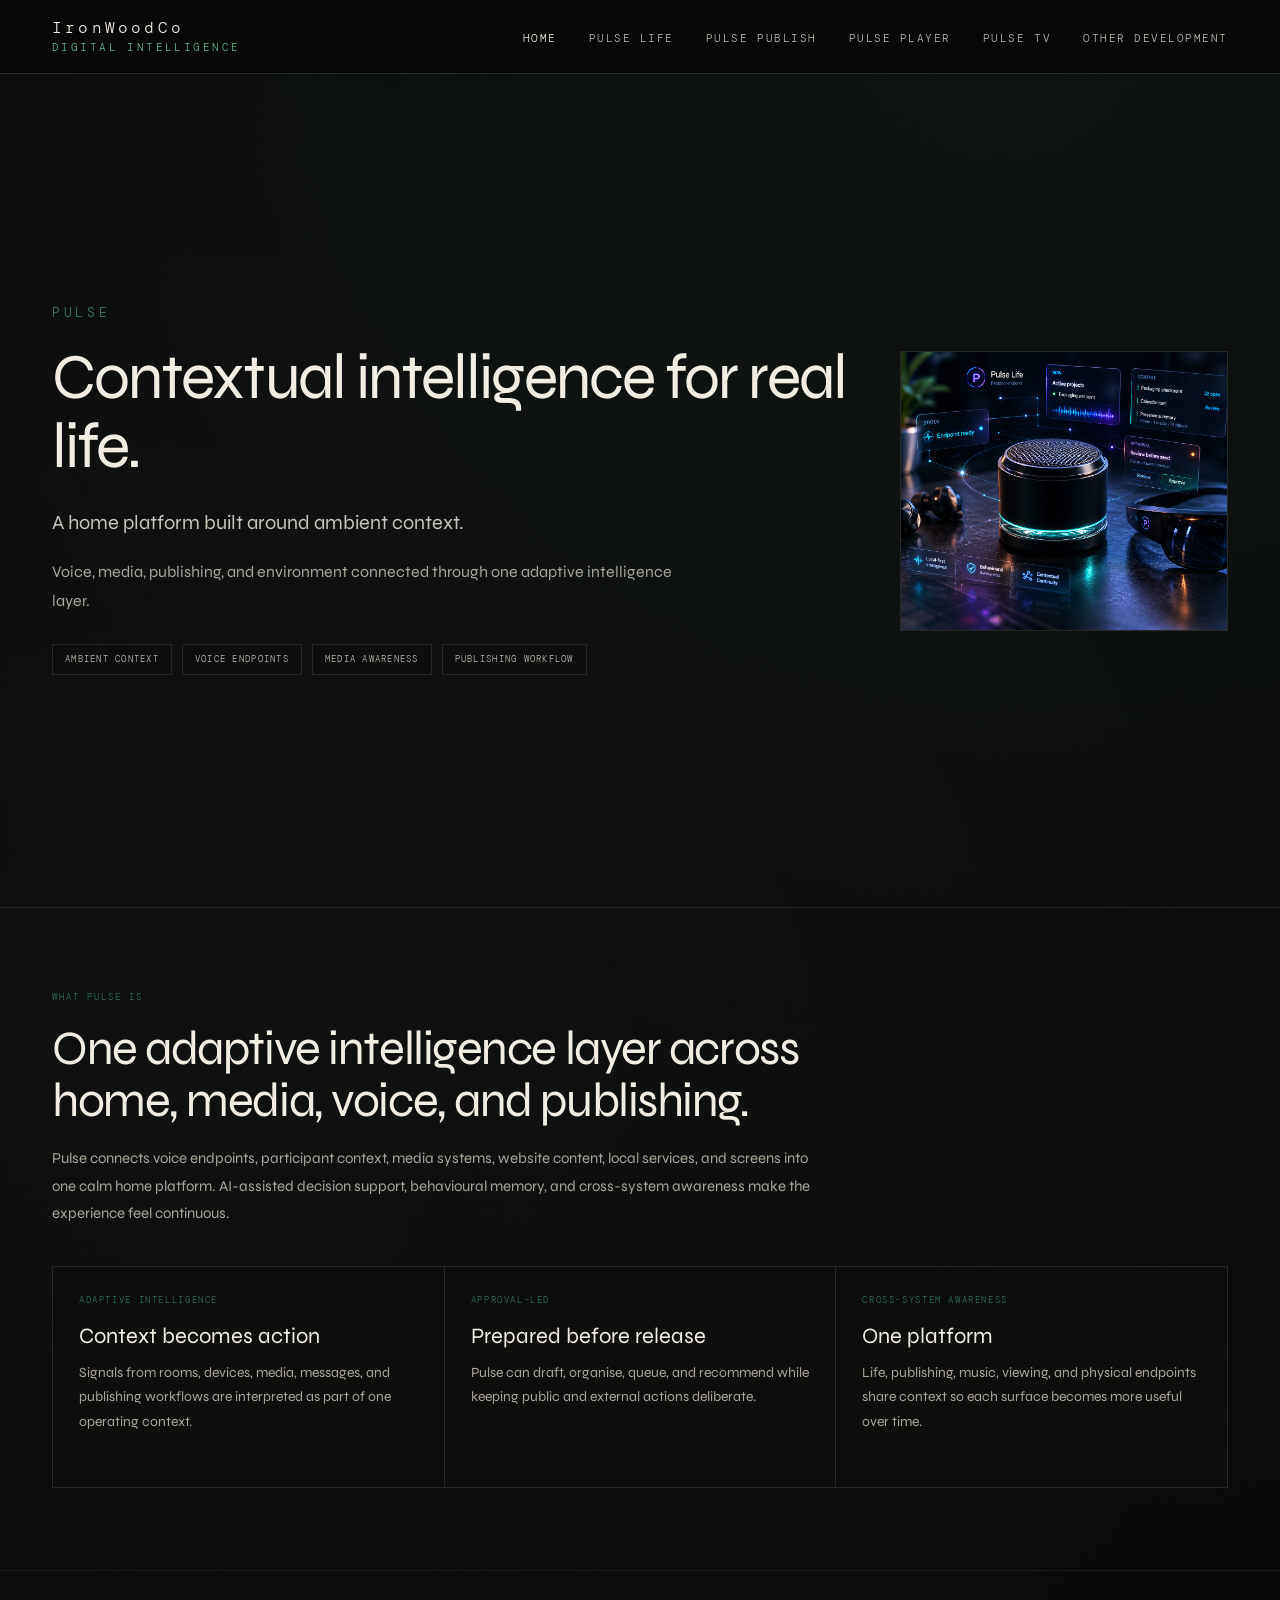
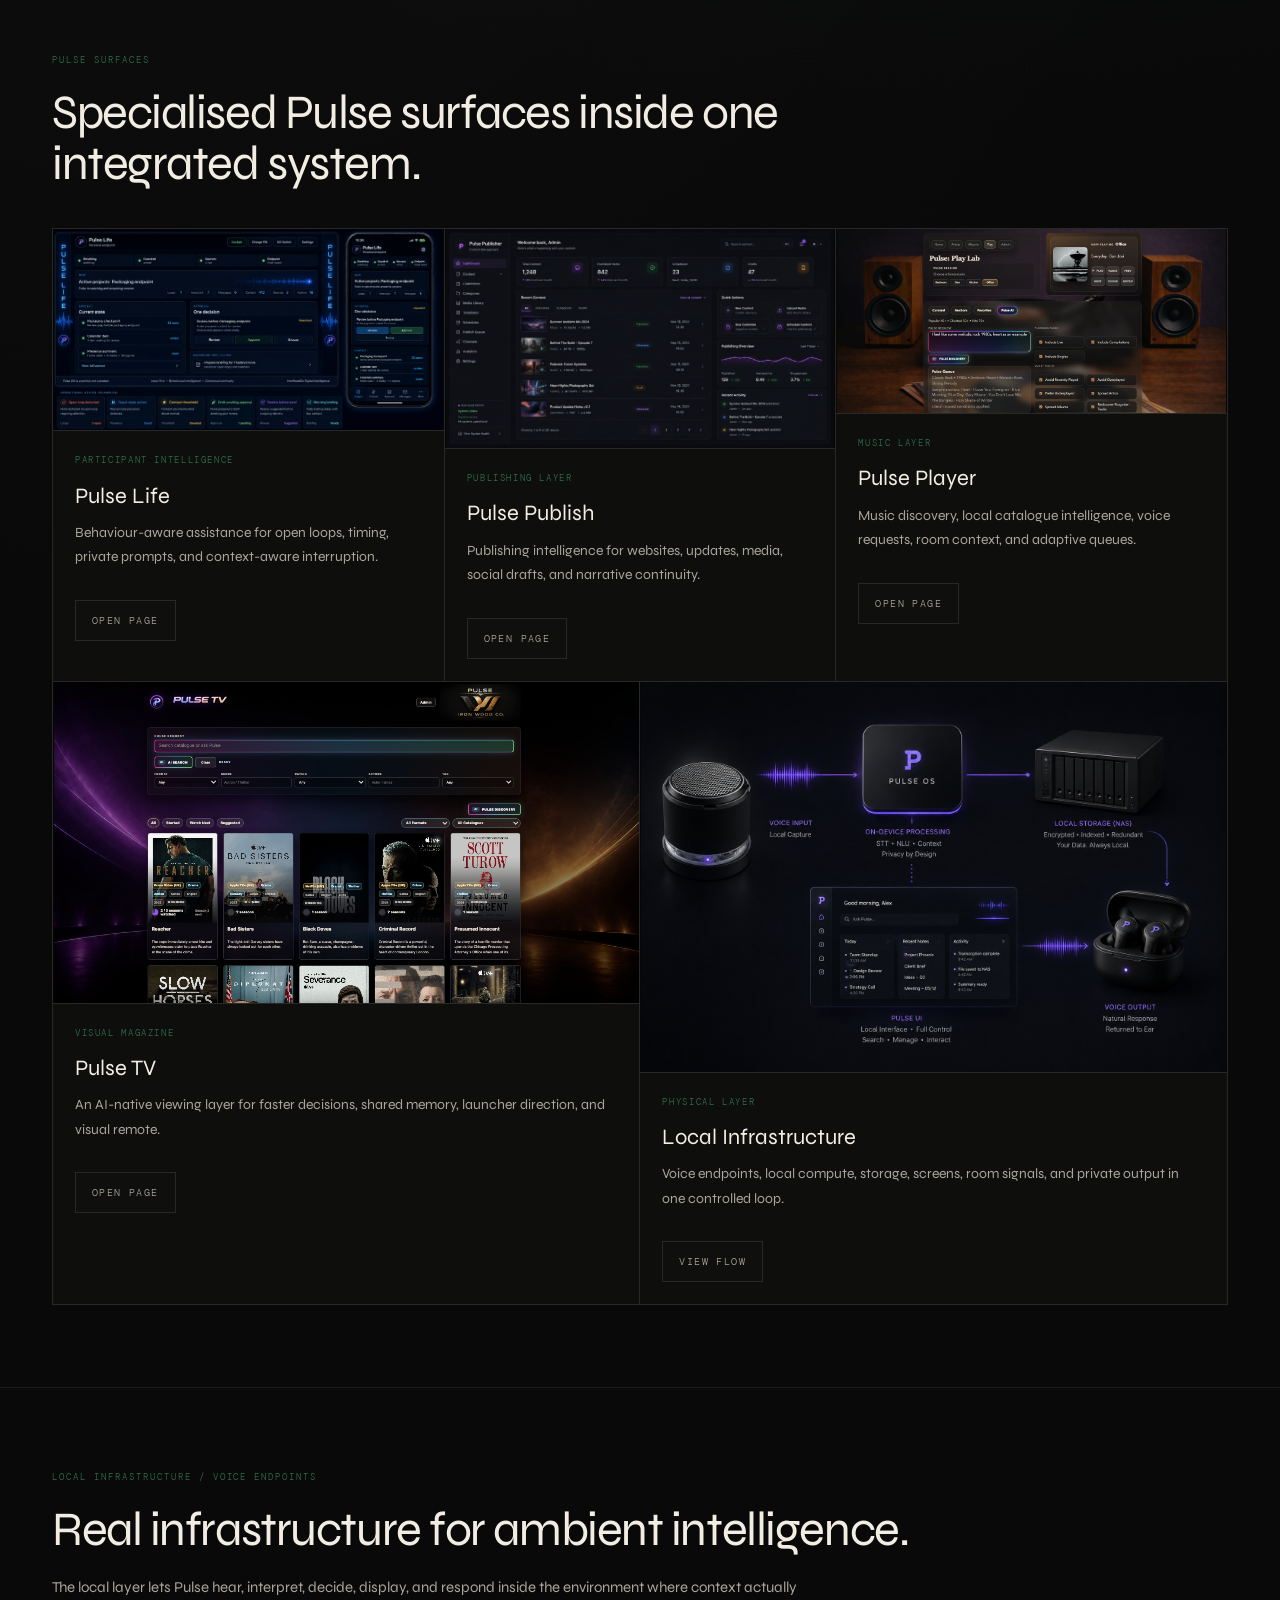
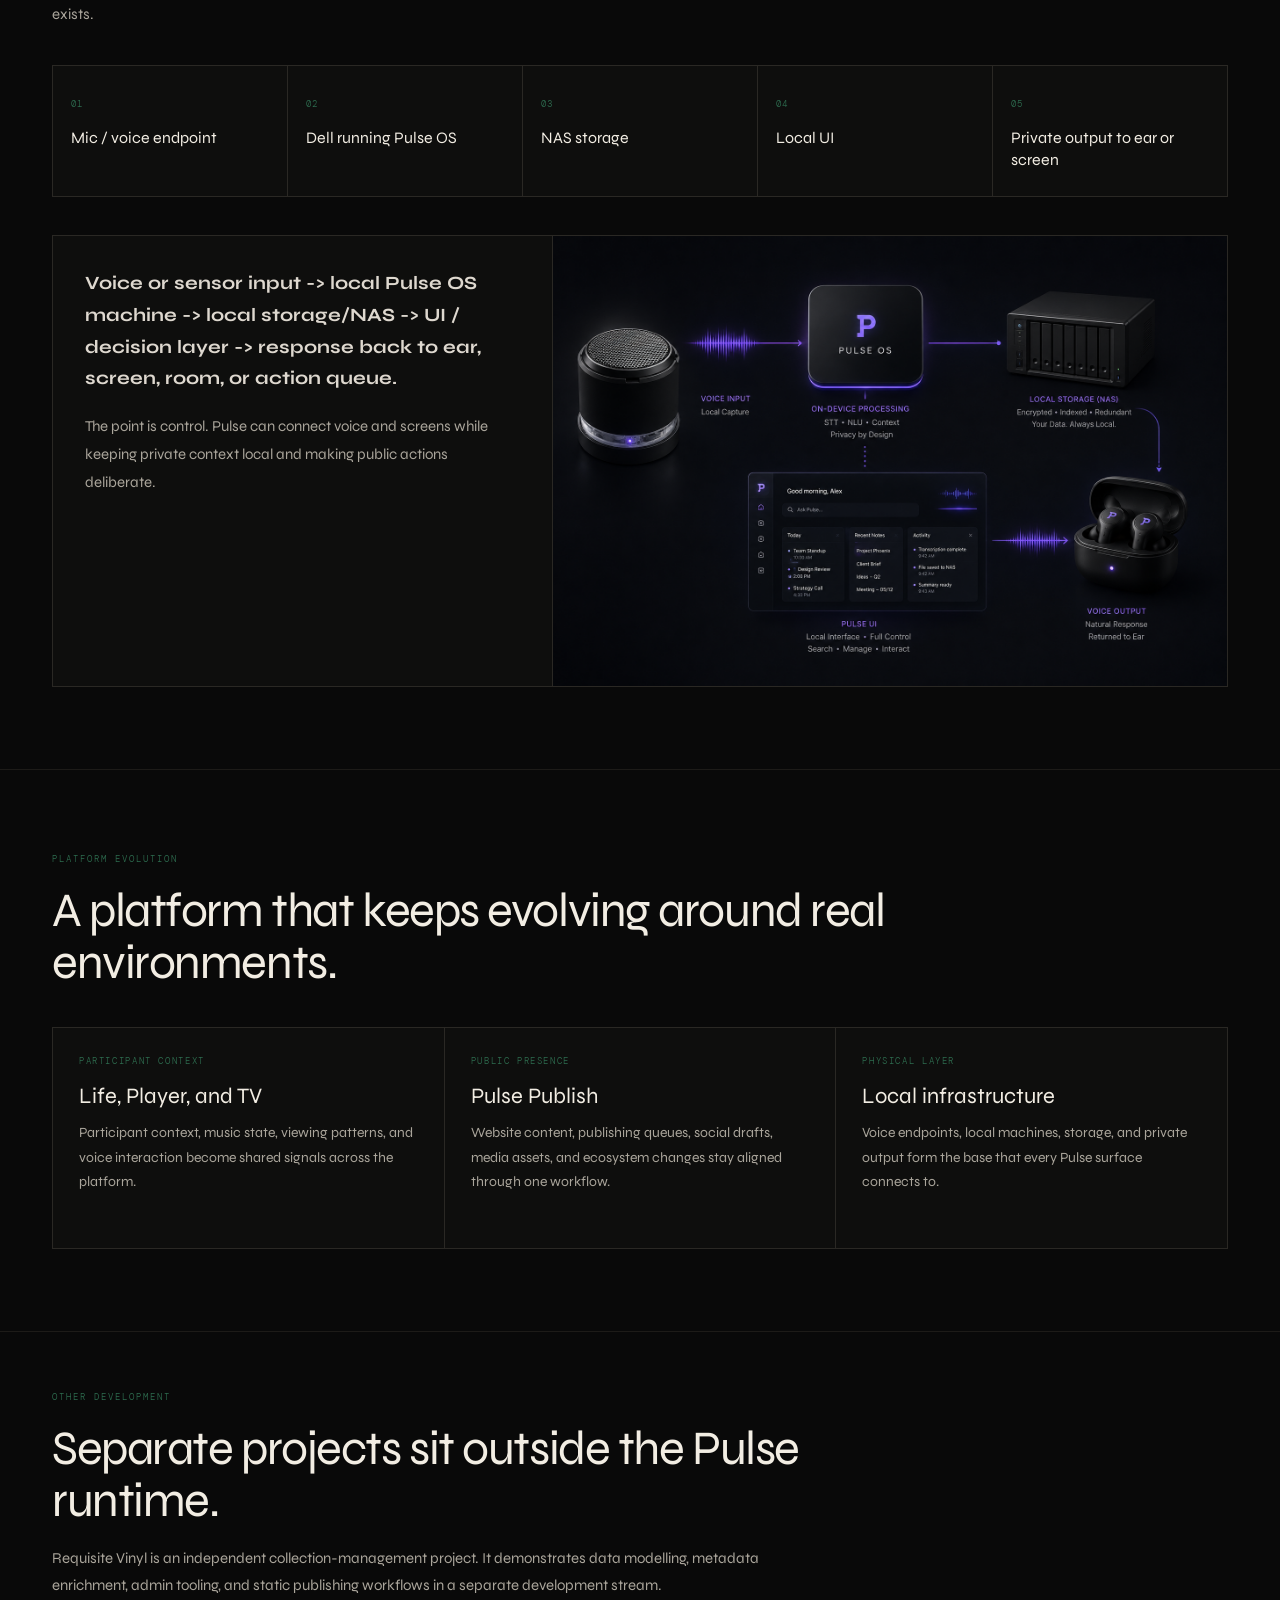
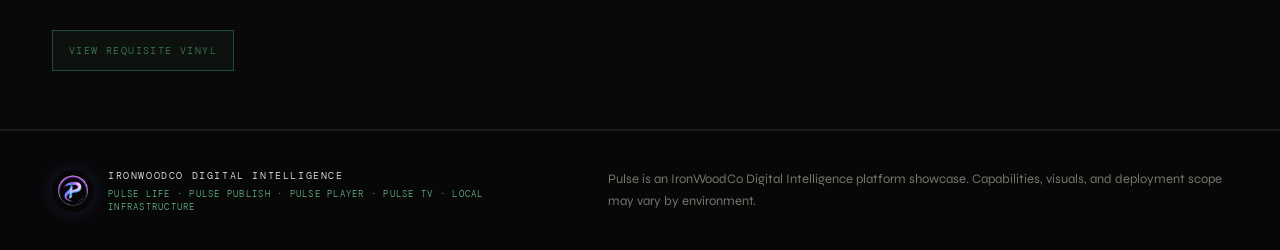
==== commit dba70c2d: "260526-2" ====
--- a/index.html
+++ b/index.html
@@ -4,6 +4,8 @@
 <meta charset="UTF-8" />
 <meta name="viewport" content="width=device-width, initial-scale=1.0" />
 <title>IronWoodCo Digital Intelligence</title>
+<link rel="icon" type="image/png" href="PulseAI.png">
+<link rel="apple-touch-icon" href="PulseAI.png">
 <link rel="preconnect" href="https://fonts.googleapis.com">
 <link rel="preconnect" href="https://fonts.gstatic.com" crossorigin>
 <link href="https://fonts.googleapis.com/css2?family=DM+Mono:wght@300;400&family=Syne:wght@300;400;500;600&display=swap" rel="stylesheet">
@@ -31,7 +33,7 @@
       <div class="product-title">Pulse</div>
       <h1>Contextual intelligence for real life.</h1>
       <p class="lede">
-        A personal home platform built around ambient context.
+        A home platform built around ambient context.
       </p>
       <p class="copy">
         Voice, media, publishing, and environment connected through one adaptive intelligence layer.
@@ -52,7 +54,7 @@
     <div class="eyebrow">What Pulse is</div>
     <h2 class="section-title">One adaptive intelligence layer across home, media, voice, and publishing.</h2>
     <p class="copy">
-      Pulse connects voice endpoints, personal context, media systems, website content, local services, and screens into one calm home platform. AI-assisted decision support, behavioural memory, and cross-system awareness make the experience feel continuous.
+      Pulse connects voice endpoints, participant context, media systems, website content, local services, and screens into one calm home platform. AI-assisted decision support, behavioural memory, and cross-system awareness make the experience feel continuous.
     </p>
     <div class="grid three">
       <article class="card">
@@ -80,7 +82,7 @@
       <article class="card visual-card">
         <div class="media-frame frame-life"><img class="fit" src="Lifescreens.png" alt="Pulse Life interface"></div>
         <div class="card-body">
-          <span class="tag">Personal intelligence</span>
+        <span class="tag">Participant intelligence</span>
           <h3>Pulse Life</h3>
           <p>Behaviour-aware assistance for open loops, timing, private prompts, and context-aware interruption.</p>
           <div class="button-row"><a class="button" href="pulse-life.html">Open page</a></div>
@@ -152,9 +154,9 @@
     <h2 class="section-title">A platform that keeps evolving around real environments.</h2>
     <div class="grid three">
       <article class="card">
-        <span class="tag">Personal context</span>
+        <span class="tag">Participant context</span>
         <h3>Life, Player, and TV</h3>
-        <p>Personal context, music state, viewing patterns, and voice interaction become shared signals across the platform.</p>
+        <p>Participant context, music state, viewing patterns, and voice interaction become shared signals across the platform.</p>
       </article>
       <article class="card">
         <span class="tag">Public presence</span>
@@ -180,9 +182,17 @@
     </div>
   </section>
 
-  <footer>
-    <span>IronWoodCo Digital Intelligence</span>
-    <span>Pulse Life · Pulse Publish · Pulse Player · Pulse TV · Local Infrastructure</span>
+  <footer class="site-footer">
+    <div class="footer-brand">
+      <img src="PulseAI.png" alt="Pulse AI mark">
+      <div>
+        <span>IronWoodCo Digital Intelligence</span>
+        <span>Pulse Life · Pulse Publish · Pulse Player · Pulse TV · Local Infrastructure</span>
+      </div>
+    </div>
+    <p class="footer-disclaimer">
+      Pulse is an IronWoodCo Digital Intelligence platform showcase. Capabilities, visuals, and deployment scope may vary by environment.
+    </p>
   </footer>
 </div>
 </body>
--- a/site.css
+++ b/site.css
@@ -104,11 +104,11 @@
   letter-spacing: -0.03em;
   line-height: 1.08;
 }
-h1 { font-size: clamp(48px, 7vw, 92px); max-width: 960px; }
+h1 { font-size: clamp(36px, 4.4vw, 64px); max-width: 860px; }
 .section-title { font-size: clamp(28px, 4vw, 48px); max-width: 860px; }
 .lede {
   color: #c8c4bc;
-  font-size: clamp(18px, 2vw, 23px);
+  font-size: clamp(16px, 1.65vw, 20px);
   line-height: 1.65;
   max-width: 860px;
   margin-top: 26px;
@@ -139,8 +139,8 @@
   padding-bottom: 36px;
 }
 .home-hero h1 {
-  max-width: 880px;
-  font-size: clamp(56px, 7.4vw, 108px);
+  max-width: 820px;
+  font-size: clamp(40px, 5vw, 72px);
 }
 .home-hero .lede {
   max-width: 680px;
@@ -466,15 +466,55 @@
   padding-left: 28px;
 }
 
-footer {
-  padding: 34px 52px;
+.site-footer {
+  padding: 36px 52px;
   display: flex;
   justify-content: space-between;
-  gap: 24px;
-  font-family: var(--mono);
+  align-items: center;
+  gap: 32px;
+  border-top: 0.5px solid var(--rule-soft);
+  background: rgba(8,8,8,0.72);
+  color: var(--muted);
+}
+.footer-brand {
+  display: flex;
+  align-items: center;
+  gap: 14px;
+  min-width: 280px;
+}
+.footer-brand img {
+  width: 42px;
+  height: 42px;
+  border-radius: 50%;
+  box-shadow: 0 0 22px rgba(110, 119, 255, 0.18);
+}
+.footer-brand div {
+  display: grid;
+  gap: 4px;
+}
+.footer-brand span {
+  display: block;
+  font-family: var(--mono);
+  text-transform: uppercase;
+}
+.footer-brand span:first-child {
+  color: var(--bright);
+  font-size: 10px;
+  letter-spacing: 0.16em;
+}
+.footer-brand span:last-child {
+  color: #66b587;
   font-size: 9px;
-  letter-spacing: 0.12em;
+  letter-spacing: 0.14em;
+  line-height: 1.45;
+}
+.footer-disclaimer {
+  max-width: 620px;
   color: var(--muted);
+  font-family: var(--sans);
+  font-size: 13px;
+  line-height: 1.65;
+  letter-spacing: 0;
 }
 
 @media (max-width: 1100px) {
@@ -495,20 +535,21 @@
 @media (max-width: 760px) {
   .nav { padding: 0 22px; }
   .nav-links { display: none; }
-  .hero, .section, footer { padding-left: 22px; padding-right: 22px; }
+  .hero, .section, .site-footer { padding-left: 22px; padding-right: 22px; }
   .hero { min-height: auto; padding-top: 38px; }
   .visual-band { min-height: 420px; }
   .visual-band img { min-height: 420px; }
   .visual-caption { left: 22px; right: 22px; bottom: 28px; }
   .home-hero { gap: 30px; padding-bottom: 34px; }
-  .home-hero h1 { font-size: 48px; }
+  .home-hero h1 { font-size: 38px; }
   .home-hero .hero-panel { height: 220px; }
-  h1 { font-size: 46px; }
+  h1 { font-size: 36px; }
   .section-title { font-size: 32px; }
   .grid.two, .grid.three, .grid.four, .grid.five, .flow { grid-template-columns: 1fr; }
   .grid.five > .card,
   .grid.five > .card:nth-last-child(2),
   .grid.five > .card:last-child,
   .flow .flow-step:last-child { grid-column: auto; }
-  footer { flex-direction: column; }
-}
+  .site-footer { flex-direction: column; align-items: flex-start; }
+  .footer-brand { min-width: 0; }
+}
